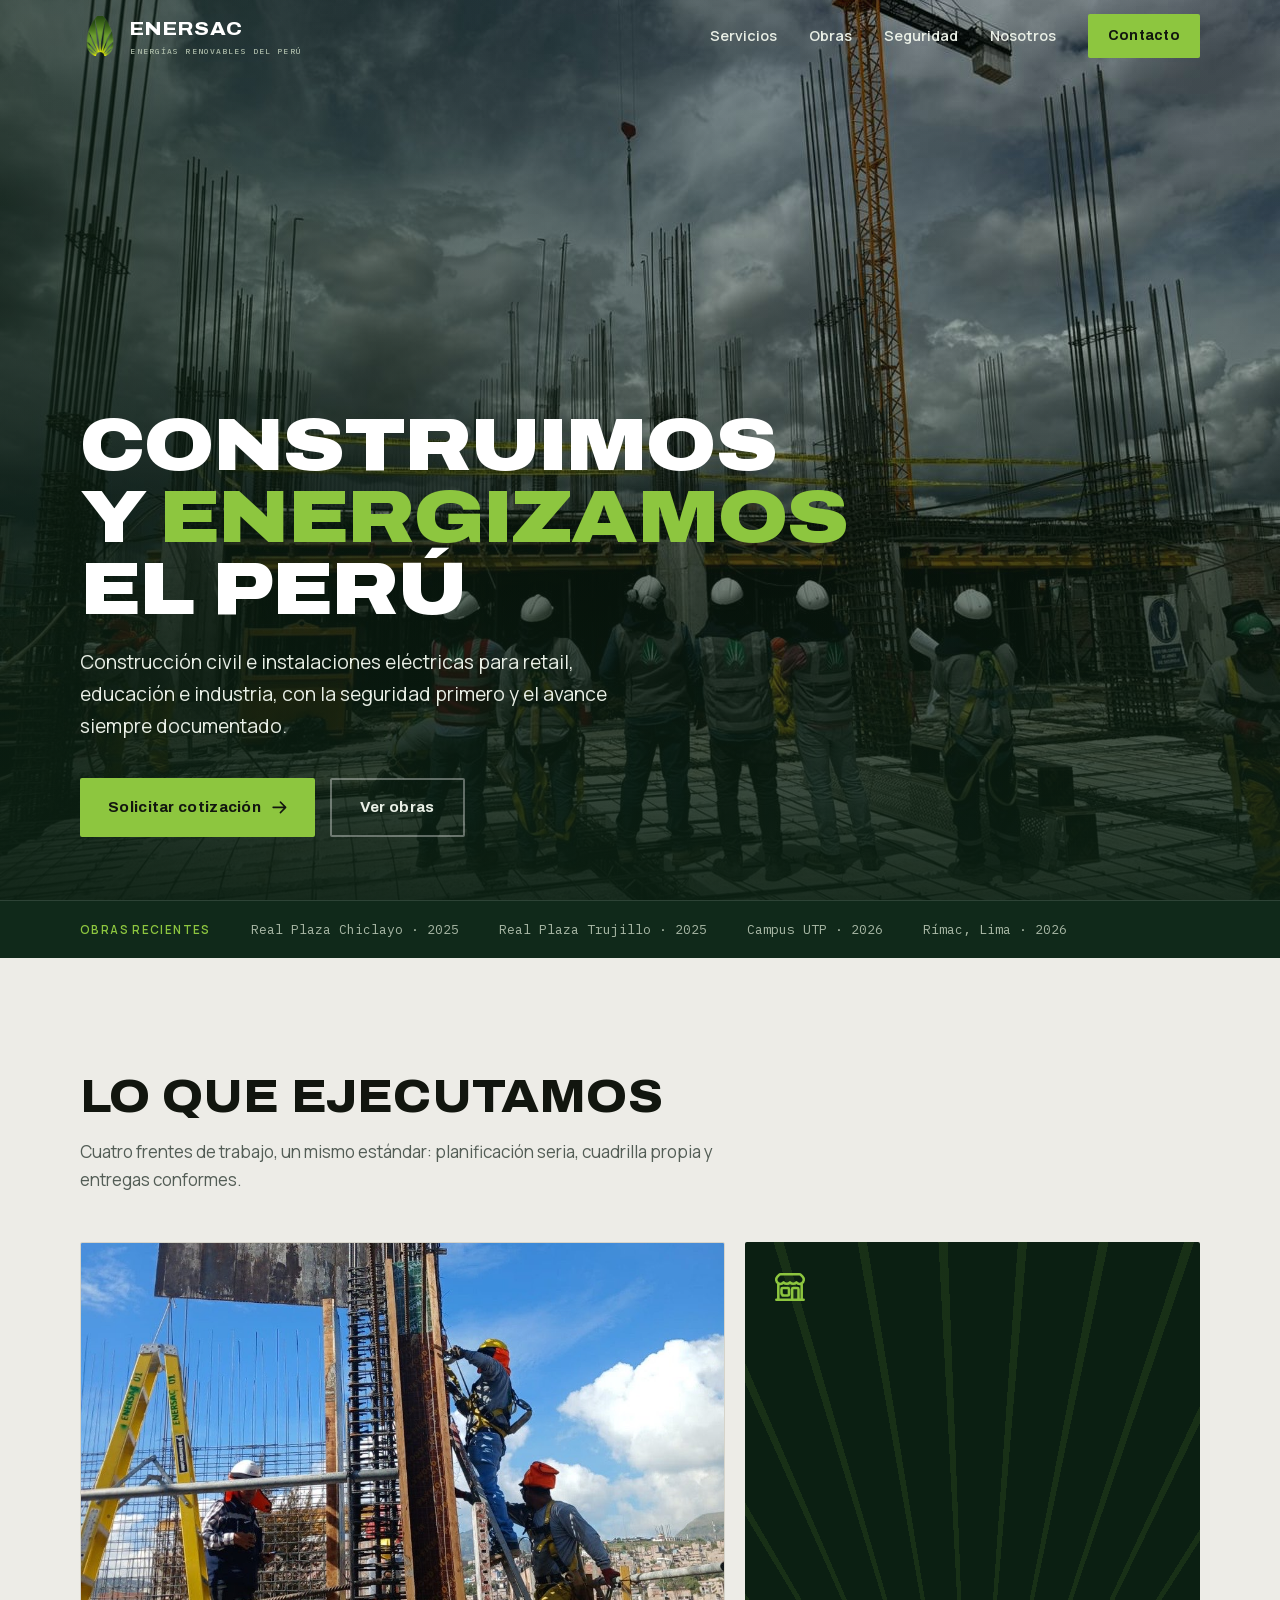
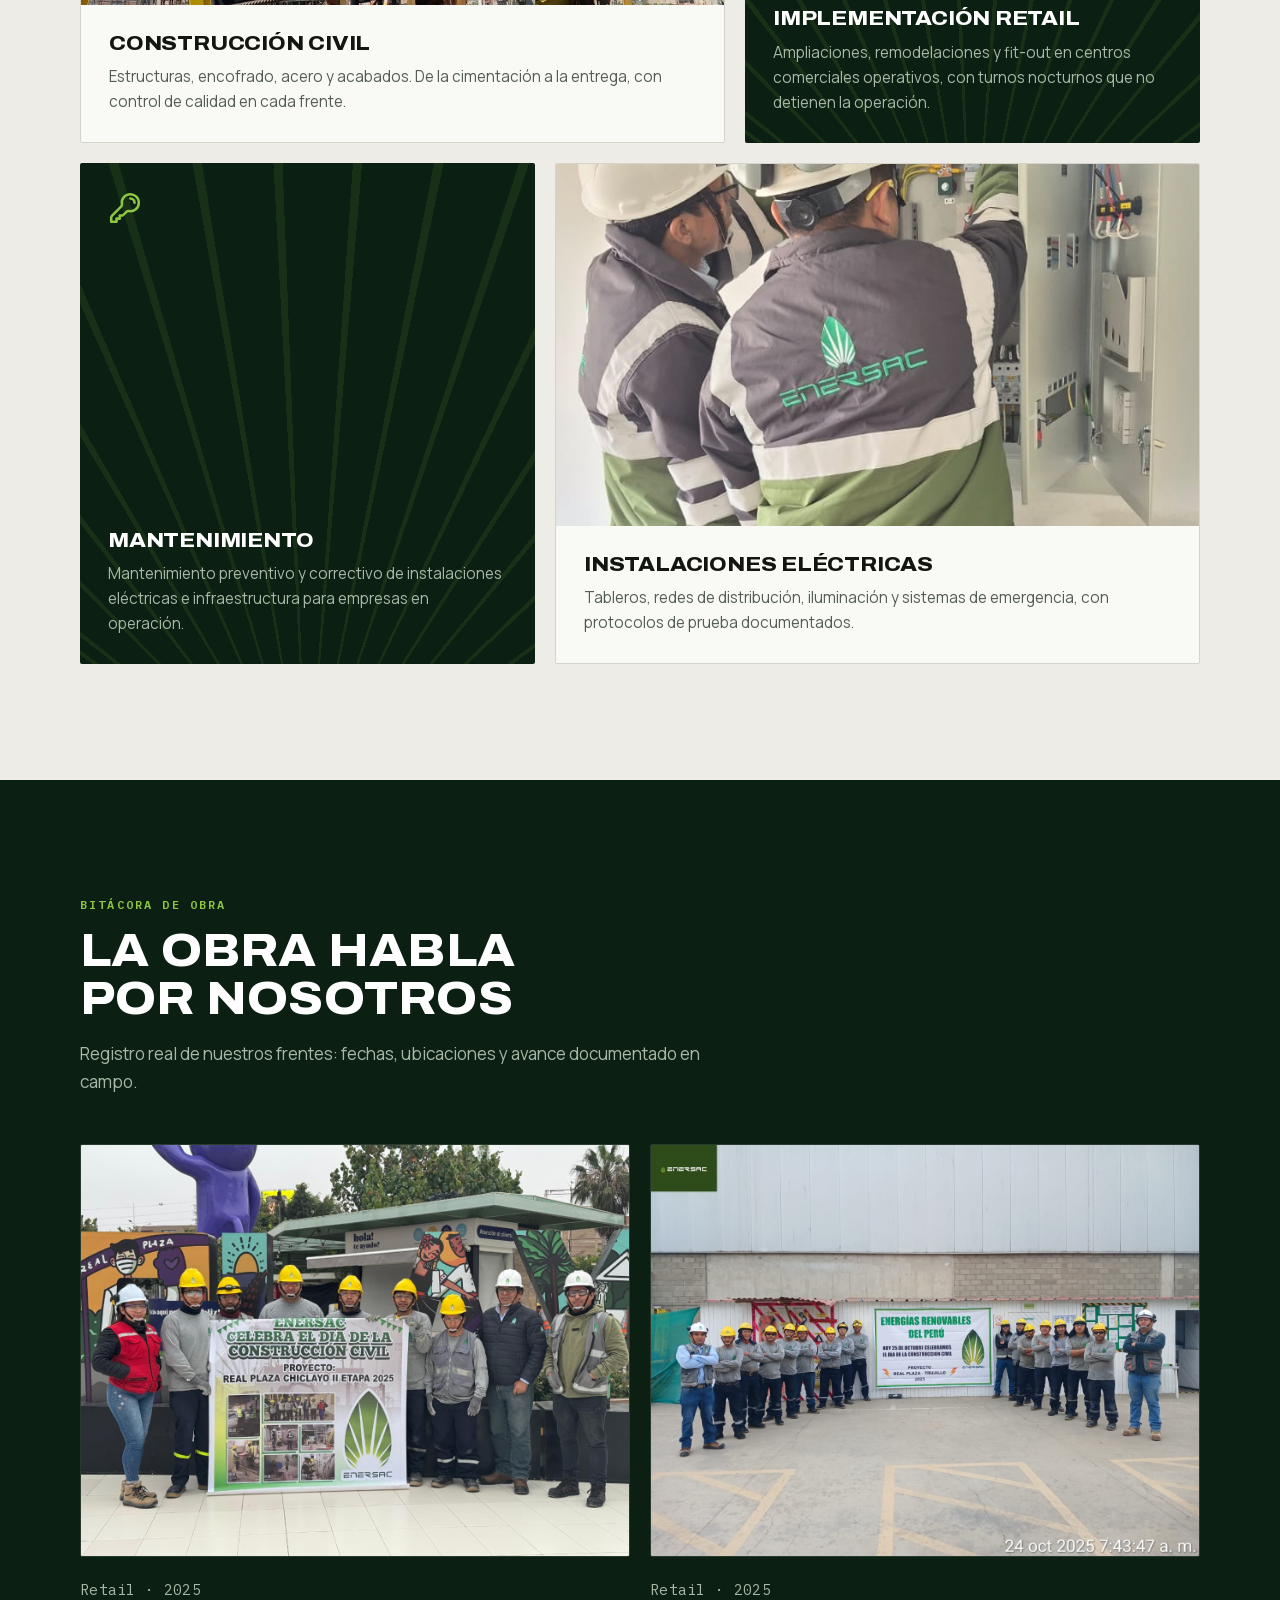
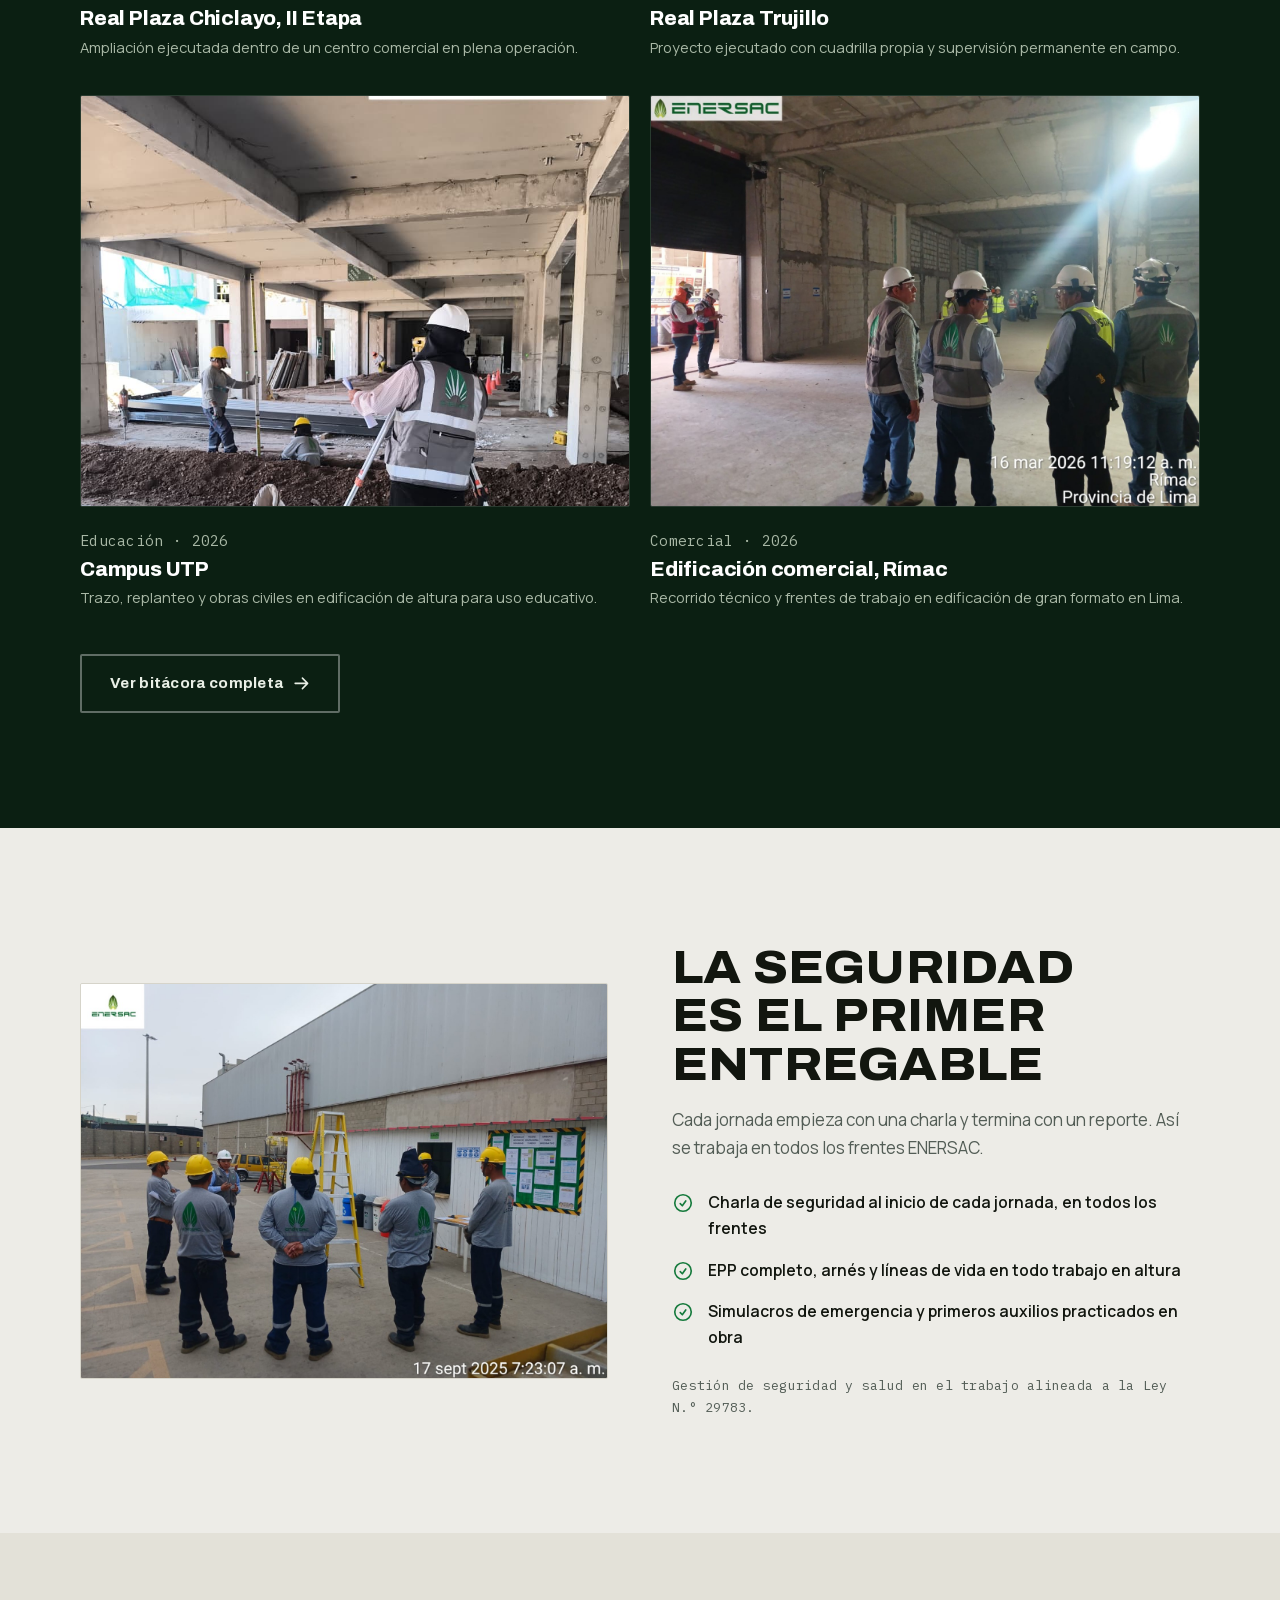
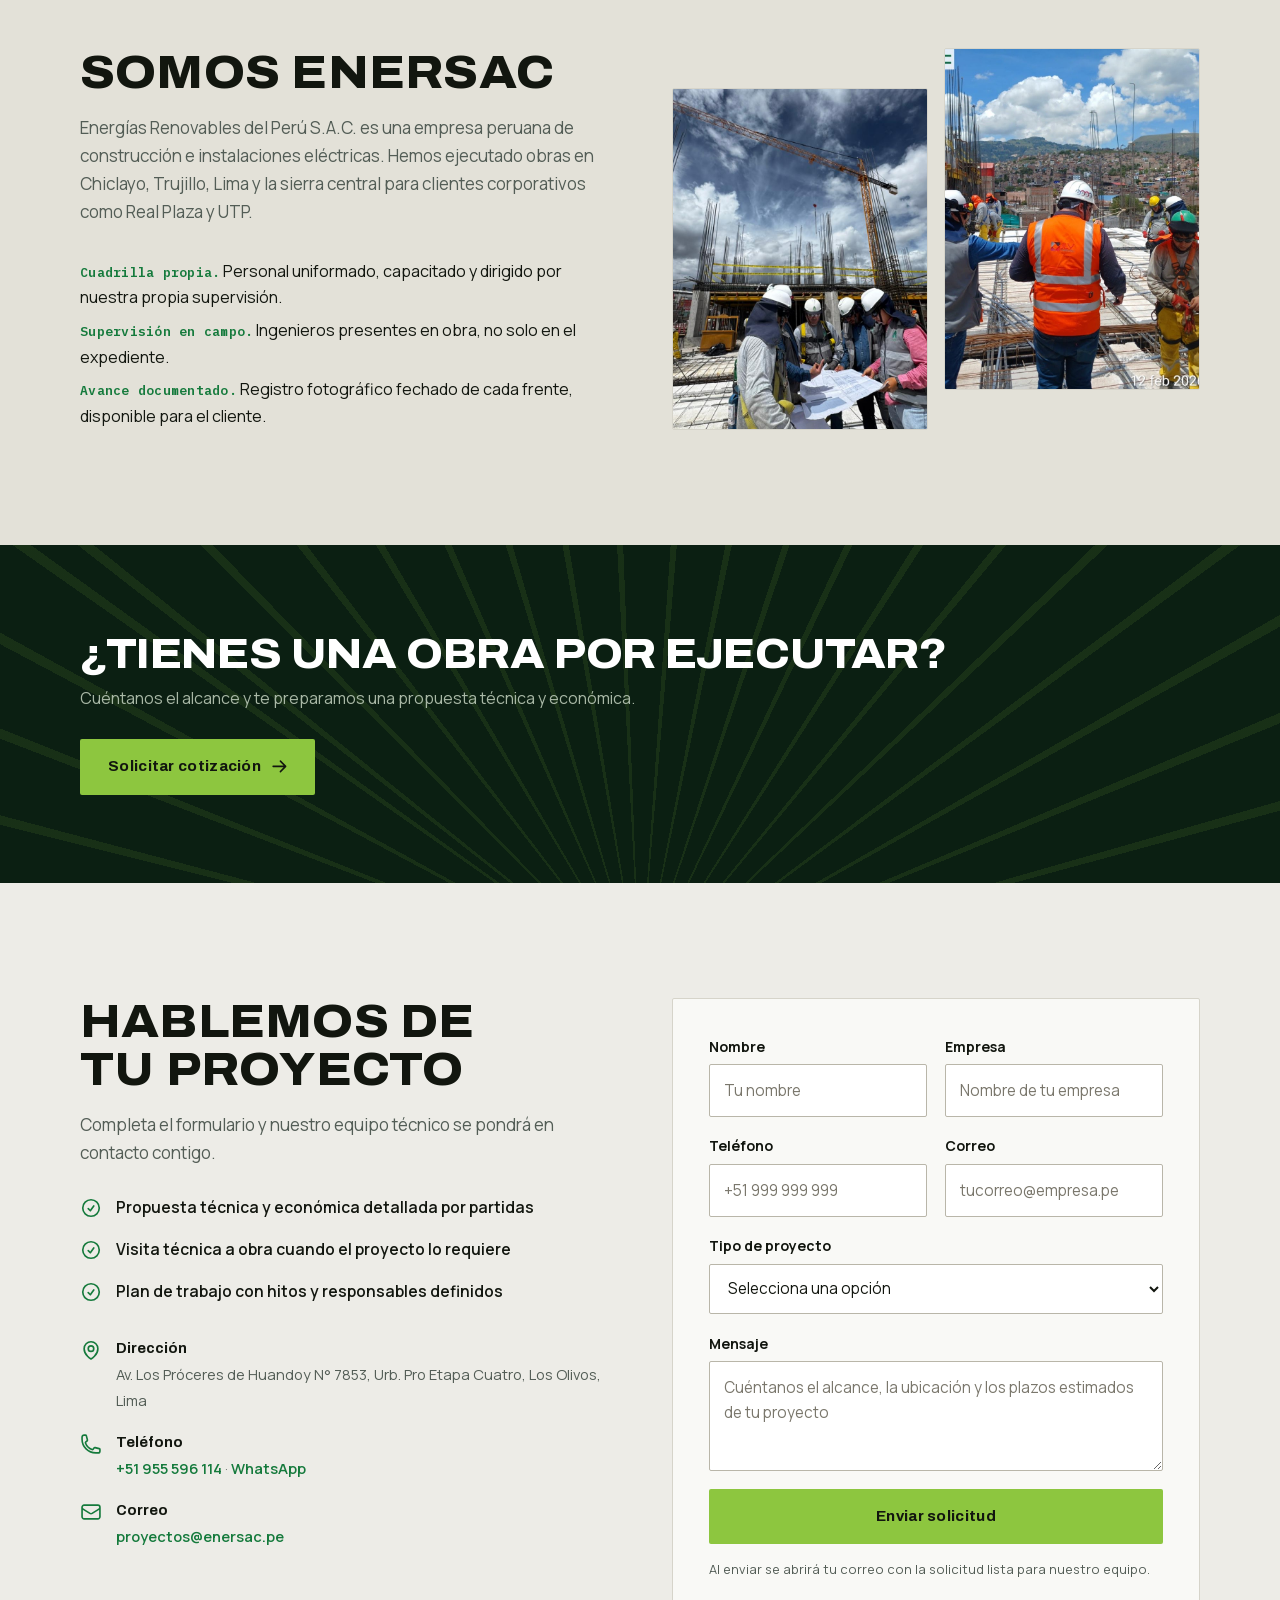
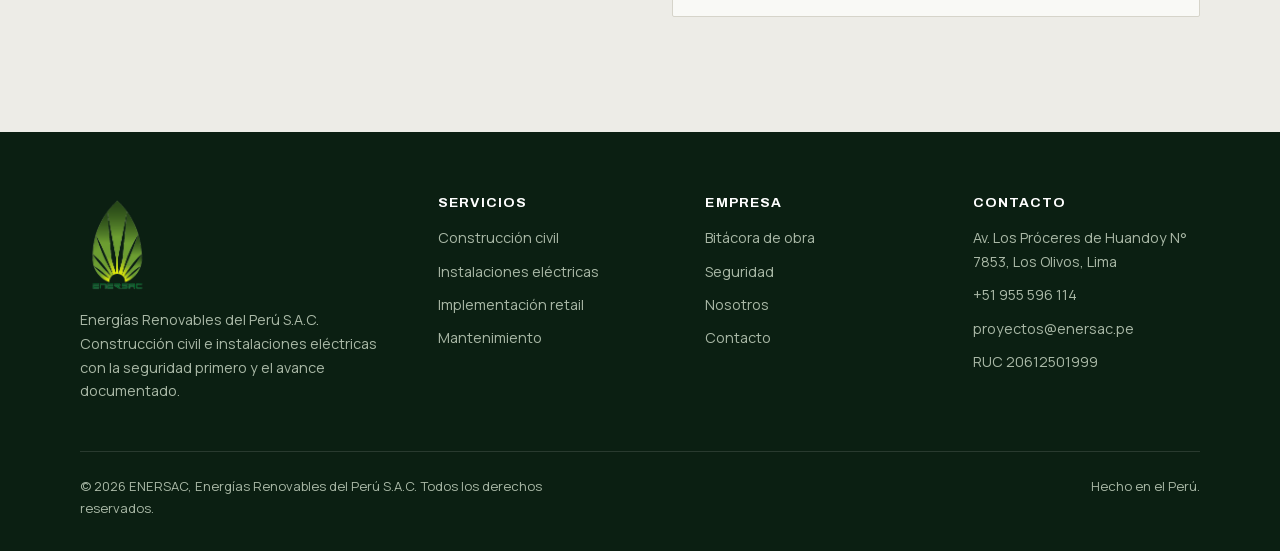
==== index.html @ a5043edb "Sitio ENERSAC v2: home rediseñada + bitácora de obra con fotos reales Design system Obra Verde (verd" ====
<!DOCTYPE html>
<html lang="es-PE">
<head>
  <meta charset="UTF-8">
  <meta name="viewport" content="width=device-width, initial-scale=1.0">
  <title>ENERSAC | Construcción civil e instalaciones eléctricas en Perú</title>
  <meta name="description" content="ENERSAC (Energías Renovables del Perú S.A.C.) ejecuta construcción civil e instalaciones eléctricas para retail, educación e industria en todo el Perú. Obras para Real Plaza y UTP. Solicita tu cotización.">
  <link rel="icon" type="image/png" href="favicon.png">
  <link rel="preload" href="fonts/archivo-var.woff2" as="font" type="font/woff2" crossorigin>
  <link rel="preload" href="fonts/manrope-var.woff2" as="font" type="font/woff2" crossorigin>
  <link rel="stylesheet" href="css/styles.css">

  <!-- Open Graph -->
  <meta property="og:type" content="website">
  <meta property="og:title" content="ENERSAC | Construcción civil e instalaciones eléctricas en Perú">
  <meta property="og:description" content="Obras para Real Plaza, UTP y clientes corporativos en todo el Perú. Construcción civil, instalaciones eléctricas y mantenimiento con la seguridad primero.">
  <meta property="og:url" content="https://enersac.vercel.app/">
  <meta property="og:image" content="https://enersac.vercel.app/img/og-image.jpg">
  <meta property="og:locale" content="es_PE">

  <script type="application/ld+json">
  {
    "@context": "https://schema.org",
    "@type": "GeneralContractor",
    "name": "ENERSAC",
    "legalName": "Energías Renovables del Perú S.A.C.",
    "url": "https://enersac.vercel.app/",
    "logo": "https://enersac.vercel.app/logo.png",
    "image": "https://enersac.vercel.app/img/og-image.jpg",
    "description": "Construcción civil e instalaciones eléctricas para retail, educación e industria en el Perú.",
    "telephone": "+51955596114",
    "email": "proyectos@enersac.pe",
    "taxID": "20612501999",
    "address": {
      "@type": "PostalAddress",
      "streetAddress": "Av. Los Próceres de Huandoy N° 7853, Urb. Pro Etapa Cuatro",
      "addressLocality": "Los Olivos, Lima",
      "addressCountry": "PE"
    },
    "areaServed": { "@type": "Country", "name": "Perú" }
  }
  </script>
</head>
<body>
  <a class="skip-link" href="#contenido">Ir al contenido</a>

  <!-- Sentinela para el cambio de estado de la navegación (sin listener de scroll) -->
  <div id="nav-sentinela" aria-hidden="true"></div>

  <header id="nav" class="nav nav--oscura">
    <div class="contenedor">
      <div class="nav__fila">
        <a href="#" class="nav__marca" aria-label="ENERSAC, inicio">
          <img src="favicon.png" alt="" class="nav__isotipo" width="40" height="40">
          <span class="nav__nombre">ENERSAC<small>Energías Renovables del Perú</small></span>
        </a>

        <nav class="nav__links" aria-label="Navegación principal">
          <a href="#servicios" class="nav__link">Servicios</a>
          <a href="#obras" class="nav__link">Obras</a>
          <a href="#seguridad" class="nav__link">Seguridad</a>
          <a href="#nosotros" class="nav__link">Nosotros</a>
          <a href="#contacto" class="btn btn--primario nav__cta">Contacto</a>
        </nav>

        <button id="nav-toggle" class="nav__toggle" aria-expanded="false" aria-controls="nav-movil" aria-label="Abrir menú de navegación">
          <svg id="icono-abrir" fill="none" viewBox="0 0 24 24" stroke-width="2.2" stroke="currentColor" aria-hidden="true">
            <path stroke-linecap="round" stroke-linejoin="round" d="M3.75 6.75h16.5M3.75 12h16.5m-16.5 5.25h16.5"/>
          </svg>
          <svg id="icono-cerrar" style="display:none" fill="none" viewBox="0 0 24 24" stroke-width="2.2" stroke="currentColor" aria-hidden="true">
            <path stroke-linecap="round" stroke-linejoin="round" d="M6 18L18 6M6 6l12 12"/>
          </svg>
        </button>
      </div>
    </div>
    <div id="nav-movil" class="nav__movil">
      <a href="#servicios">Servicios</a>
      <a href="#obras">Obras</a>
      <a href="#seguridad">Seguridad</a>
      <a href="#nosotros">Nosotros</a>
      <a href="#contacto">Contacto</a>
    </div>
  </header>

  <main id="contenido">

    <!-- ================= HÉROE ================= -->
    <section class="heroe">
      <img class="heroe__foto" src="img/hero-obra.jpg" width="1280" height="960" fetchpriority="high"
           alt="Cuadrilla de ENERSAC con equipos de protección observando el izaje en una obra de edificación con grúa torre">
      <div class="heroe__velo" aria-hidden="true"></div>
      <div class="contenedor heroe__contenido">
        <h1 class="revelar">Construimos y <span class="acento">energizamos</span> el Perú</h1>
        <p class="heroe__bajada revelar" style="--retraso:.1s">
          Construcción civil e instalaciones eléctricas para retail, educación e industria, con la seguridad primero y el avance siempre documentado.
        </p>
        <div class="heroe__acciones revelar" style="--retraso:.2s">
          <a href="#contacto" class="btn btn--primario">
            Solicitar cotización
            <svg fill="none" viewBox="0 0 24 24" stroke-width="2.2" stroke="currentColor" aria-hidden="true"><path stroke-linecap="round" stroke-linejoin="round" d="M13.5 4.5L21 12m0 0l-7.5 7.5M21 12H3"/></svg>
          </a>
          <a href="#obras" class="btn btn--contorno">Ver obras</a>
        </div>
      </div>
    </section>

    <!-- ================= FRANJA BITÁCORA ================= -->
    <section class="franja" aria-label="Obras recientes">
      <div class="contenedor franja__fila">
        <span class="franja__titulo">Obras recientes</span>
        <span class="franja__item">Real Plaza Chiclayo · 2025</span>
        <span class="franja__item">Real Plaza Trujillo · 2025</span>
        <span class="franja__item">Campus UTP · 2026</span>
        <span class="franja__item">Rímac, Lima · 2026</span>
      </div>
    </section>

    <!-- ================= SERVICIOS ================= -->
    <section id="servicios" class="seccion servicios">
      <div class="contenedor">
        <div class="revelar">
          <h2 class="titulo-seccion">Lo que ejecutamos</h2>
          <p class="intro-seccion">Cuatro frentes de trabajo, un mismo estándar: planificación seria, cuadrilla propia y entregas conformes.</p>
        </div>

        <div class="servicios__grilla">
          <article class="servicio servicio--foto revelar">
            <figure>
              <img src="img/servicio-construccion.jpg" width="1050" height="1400" loading="lazy" decoding="async"
                   alt="Operarios de ENERSAC con arnés encofrando una columna de concreto armado en altura">
            </figure>
            <div class="servicio__cuerpo">
              <h3>Construcción civil</h3>
              <p>Estructuras, encofrado, acero y acabados. De la cimentación a la entrega, con control de calidad en cada frente.</p>
            </div>
          </article>

          <article class="servicio servicio--panel revelar" style="--retraso:.08s">
            <svg fill="none" viewBox="0 0 24 24" stroke-width="1.8" stroke="currentColor" aria-hidden="true"><path stroke-linecap="round" stroke-linejoin="round" d="M13.5 21v-7.5a.75.75 0 01.75-.75h3a.75.75 0 01.75.75V21m-4.5 0H2.36m11.14 0H18m0 0h3.64m-1.39 0V9.349m-16.5 11.65V9.35m0 0a3.001 3.001 0 003.75-.615A2.993 2.993 0 009.75 9.75c.896 0 1.7-.393 2.25-1.016a2.993 2.993 0 002.25 1.016c.896 0 1.7-.393 2.25-1.016a3.001 3.001 0 003.75.614m-16.5 0a3.004 3.004 0 01-.621-4.72L4.318 3.44A1.5 1.5 0 015.378 3h13.243a1.5 1.5 0 011.06.44l1.19 1.189a3 3 0 01-.621 4.72m-13.5 8.65h3.75a.75.75 0 00.75-.75V13.5a.75.75 0 00-.75-.75H6.75a.75.75 0 00-.75.75v3.15c0 .415.336.75.75.75z"/></svg>
            <h3>Implementación retail</h3>
            <p>Ampliaciones, remodelaciones y fit-out en centros comerciales operativos, con turnos nocturnos que no detienen la operación.</p>
          </article>

          <article class="servicio servicio--panel revelar">
            <svg fill="none" viewBox="0 0 24 24" stroke-width="1.8" stroke="currentColor" aria-hidden="true"><path stroke-linecap="round" stroke-linejoin="round" d="M15.75 5.25a3 3 0 013 3m3 0a6 6 0 01-7.029 5.912c-.563-.097-1.159.026-1.563.43L10.5 17.25H8.25v2.25H6v2.25H2.25v-2.818c0-.597.237-1.17.659-1.591l6.499-6.499c.404-.404.527-1 .43-1.563A6 6 0 1121.75 8.25z"/></svg>
            <h3>Mantenimiento</h3>
            <p>Mantenimiento preventivo y correctivo de instalaciones eléctricas e infraestructura para empresas en operación.</p>
          </article>

          <article class="servicio servicio--foto revelar" style="--retraso:.08s">
            <figure>
              <img src="img/servicio-electrico.jpg" width="739" height="1600" loading="lazy" decoding="async" style="object-position: center 35%"
                   alt="Técnicos electricistas de ENERSAC verificando un tablero de distribución eléctrica">
            </figure>
            <div class="servicio__cuerpo">
              <h3>Instalaciones eléctricas</h3>
              <p>Tableros, redes de distribución, iluminación y sistemas de emergencia, con protocolos de prueba documentados.</p>
            </div>
          </article>
        </div>
      </div>
    </section>

    <!-- ================= OBRAS ================= -->
    <section id="obras" class="seccion obras">
      <div class="contenedor">
        <div class="obras__cabecera revelar">
          <p class="eyebrow">Bitácora de obra</p>
          <h2 class="titulo-seccion">La obra habla por nosotros</h2>
          <p class="intro-seccion">Registro real de nuestros frentes: fechas, ubicaciones y avance documentado en campo.</p>
        </div>

        <div class="obras__grilla">
          <article class="obra revelar">
            <figure>
              <img src="img/obra-chiclayo.jpg" width="1280" height="960" loading="lazy" decoding="async"
                   alt="Equipo de ENERSAC celebrando el Día de la Construcción Civil en la obra Real Plaza Chiclayo II Etapa">
            </figure>
            <div class="obra__pie">
              <p class="mono obra__meta">Retail · 2025</p>
              <h3>Real Plaza Chiclayo, II Etapa</h3>
              <p>Ampliación ejecutada dentro de un centro comercial en plena operación.</p>
            </div>
          </article>

          <article class="obra revelar" style="--retraso:.08s">
            <figure>
              <img src="img/obra-trujillo.jpg" width="1400" height="1050" loading="lazy" decoding="async"
                   alt="Cuadrilla de ENERSAC en el frente de obra del proyecto Real Plaza Trujillo">
            </figure>
            <div class="obra__pie">
              <p class="mono obra__meta">Retail · 2025</p>
              <h3>Real Plaza Trujillo</h3>
              <p>Proyecto ejecutado con cuadrilla propia y supervisión permanente en campo.</p>
            </div>
          </article>

          <article class="obra obra--alta revelar">
            <figure>
              <img src="img/obra-utp.jpg" width="960" height="1280" loading="lazy" decoding="async"
                   alt="Topógrafo de ENERSAC realizando trazo y replanteo en un edificio del campus UTP">
            </figure>
            <div class="obra__pie">
              <p class="mono obra__meta">Educación · 2026</p>
              <h3>Campus UTP</h3>
              <p>Trazo, replanteo y obras civiles en edificación de altura para uso educativo.</p>
            </div>
          </article>

          <article class="obra revelar" style="--retraso:.08s">
            <figure>
              <img src="img/obra-rimac.jpg" width="1400" height="1050" loading="lazy" decoding="async"
                   alt="Ingenieros de ENERSAC en recorrido técnico dentro de una edificación comercial en Rímac, Lima">
            </figure>
            <div class="obra__pie">
              <p class="mono obra__meta">Comercial · 2026</p>
              <h3>Edificación comercial, Rímac</h3>
              <p>Recorrido técnico y frentes de trabajo en edificación de gran formato en Lima.</p>
            </div>
          </article>
        </div>

        <div class="obras__mas revelar">
          <a href="obras.html" class="btn btn--contorno">
            Ver bitácora completa
            <svg fill="none" viewBox="0 0 24 24" stroke-width="2.2" stroke="currentColor" aria-hidden="true"><path stroke-linecap="round" stroke-linejoin="round" d="M13.5 4.5L21 12m0 0l-7.5 7.5M21 12H3"/></svg>
          </a>
        </div>
      </div>
    </section>

    <!-- ================= SEGURIDAD ================= -->
    <section id="seguridad" class="seccion seguridad">
      <div class="contenedor dividido">
        <div class="dividido__media revelar">
          <img src="img/sst-charla.jpg" width="1400" height="1050" loading="lazy" decoding="async"
               alt="Charla de seguridad de inicio de jornada con el equipo de ENERSAC frente al panel informativo de SST">
        </div>
        <div class="revelar" style="--retraso:.1s">
          <h2 class="titulo-seccion">La seguridad es el primer entregable</h2>
          <p class="intro-seccion">Cada jornada empieza con una charla y termina con un reporte. Así se trabaja en todos los frentes ENERSAC.</p>
          <ul class="lista-check">
            <li>
              <svg fill="none" viewBox="0 0 24 24" stroke-width="1.8" stroke="currentColor" aria-hidden="true"><path stroke-linecap="round" stroke-linejoin="round" d="M9 12.75L11.25 15 15 9.75M21 12a9 9 0 11-18 0 9 9 0 0118 0z"/></svg>
              <span>Charla de seguridad al inicio de cada jornada, en todos los frentes</span>
            </li>
            <li>
              <svg fill="none" viewBox="0 0 24 24" stroke-width="1.8" stroke="currentColor" aria-hidden="true"><path stroke-linecap="round" stroke-linejoin="round" d="M9 12.75L11.25 15 15 9.75M21 12a9 9 0 11-18 0 9 9 0 0118 0z"/></svg>
              <span>EPP completo, arnés y líneas de vida en todo trabajo en altura</span>
            </li>
            <li>
              <svg fill="none" viewBox="0 0 24 24" stroke-width="1.8" stroke="currentColor" aria-hidden="true"><path stroke-linecap="round" stroke-linejoin="round" d="M9 12.75L11.25 15 15 9.75M21 12a9 9 0 11-18 0 9 9 0 0118 0z"/></svg>
              <span>Simulacros de emergencia y primeros auxilios practicados en obra</span>
            </li>
          </ul>
          <p class="mono nota-legal">Gestión de seguridad y salud en el trabajo alineada a la Ley N.° 29783.</p>
        </div>
      </div>
    </section>

    <!-- ================= NOSOTROS ================= -->
    <section id="nosotros" class="seccion nosotros">
      <div class="contenedor dividido dividido--invertido">
        <div class="dividido__media nosotros__fotos revelar">
          <figure>
            <img src="img/nosotros-planos.jpg" width="1280" height="960" loading="lazy" decoding="async"
                 alt="Ingenieros y supervisores de ENERSAC revisando planos estructurales al pie de la grúa torre">
          </figure>
          <figure>
            <img src="img/nosotros-sierra.jpg" width="1400" height="1050" loading="lazy" decoding="async"
                 alt="Supervisión de ENERSAC en losa de edificio en construcción con la sierra peruana de fondo">
          </figure>
        </div>
        <div class="revelar" style="--retraso:.1s">
          <h2 class="titulo-seccion">Somos ENERSAC</h2>
          <p class="intro-seccion">
            Energías Renovables del Perú S.A.C. es una empresa peruana de construcción e instalaciones eléctricas.
            Hemos ejecutado obras en Chiclayo, Trujillo, Lima y la sierra central para clientes corporativos como Real Plaza y UTP.
          </p>
          <div class="valores">
            <p><span class="mono">Cuadrilla propia.</span> Personal uniformado, capacitado y dirigido por nuestra propia supervisión.</p>
            <p><span class="mono">Supervisión en campo.</span> Ingenieros presentes en obra, no solo en el expediente.</p>
            <p><span class="mono">Avance documentado.</span> Registro fotográfico fechado de cada frente, disponible para el cliente.</p>
          </div>
        </div>
      </div>
    </section>

    <!-- ================= BANDA CTA ================= -->
    <section class="banda">
      <div class="contenedor banda__fila">
        <div class="revelar">
          <h2>¿Tienes una obra por ejecutar?</h2>
          <p>Cuéntanos el alcance y te preparamos una propuesta técnica y económica.</p>
        </div>
        <a href="#contacto" class="btn btn--primario revelar" style="--retraso:.1s">
          Solicitar cotización
          <svg fill="none" viewBox="0 0 24 24" stroke-width="2.2" stroke="currentColor" aria-hidden="true"><path stroke-linecap="round" stroke-linejoin="round" d="M13.5 4.5L21 12m0 0l-7.5 7.5M21 12H3"/></svg>
        </a>
      </div>
    </section>

    <!-- ================= CONTACTO ================= -->
    <section id="contacto" class="seccion contacto">
      <div class="contenedor dividido">
        <div class="revelar">
          <h2 class="titulo-seccion">Hablemos de tu proyecto</h2>
          <p class="intro-seccion">Completa el formulario y nuestro equipo técnico se pondrá en contacto contigo.</p>

          <ul class="lista-check" aria-label="Qué incluye tu cotización">
            <li>
              <svg fill="none" viewBox="0 0 24 24" stroke-width="1.8" stroke="currentColor" aria-hidden="true"><path stroke-linecap="round" stroke-linejoin="round" d="M9 12.75L11.25 15 15 9.75M21 12a9 9 0 11-18 0 9 9 0 0118 0z"/></svg>
              <span>Propuesta técnica y económica detallada por partidas</span>
            </li>
            <li>
              <svg fill="none" viewBox="0 0 24 24" stroke-width="1.8" stroke="currentColor" aria-hidden="true"><path stroke-linecap="round" stroke-linejoin="round" d="M9 12.75L11.25 15 15 9.75M21 12a9 9 0 11-18 0 9 9 0 0118 0z"/></svg>
              <span>Visita técnica a obra cuando el proyecto lo requiere</span>
            </li>
            <li>
              <svg fill="none" viewBox="0 0 24 24" stroke-width="1.8" stroke="currentColor" aria-hidden="true"><path stroke-linecap="round" stroke-linejoin="round" d="M9 12.75L11.25 15 15 9.75M21 12a9 9 0 11-18 0 9 9 0 0118 0z"/></svg>
              <span>Plan de trabajo con hitos y responsables definidos</span>
            </li>
          </ul>

          <div class="contacto__datos">
            <div class="contacto__dato">
              <svg fill="none" viewBox="0 0 24 24" stroke-width="1.8" stroke="currentColor" aria-hidden="true">
                <path stroke-linecap="round" stroke-linejoin="round" d="M15 10.5a3 3 0 11-6 0 3 3 0 016 0z"/>
                <path stroke-linecap="round" stroke-linejoin="round" d="M19.5 10.5c0 7.142-7.5 11.25-7.5 11.25S4.5 17.642 4.5 10.5a7.5 7.5 0 1115 0z"/>
              </svg>
              <div>
                <strong>Dirección</strong>
                <span>Av. Los Próceres de Huandoy N° 7853, Urb. Pro Etapa Cuatro, Los Olivos, Lima</span>
              </div>
            </div>
            <div class="contacto__dato">
              <svg fill="none" viewBox="0 0 24 24" stroke-width="1.8" stroke="currentColor" aria-hidden="true">
                <path stroke-linecap="round" stroke-linejoin="round" d="M2.25 6.75c0 8.284 6.716 15 15 15h2.25a2.25 2.25 0 002.25-2.25v-1.372c0-.516-.351-.966-.852-1.091l-4.423-1.106c-.44-.11-.902.055-1.173.417l-.97 1.293c-.282.376-.769.542-1.21.38a12.035 12.035 0 01-7.143-7.143c-.162-.441.004-.928.38-1.21l1.293-.97c.363-.271.527-.734.417-1.173L6.963 3.102a1.125 1.125 0 00-1.091-.852H4.5A2.25 2.25 0 002.25 4.5v2.25z"/>
              </svg>
              <div>
                <strong>Teléfono</strong>
                <span><a href="tel:+51955596114">+51 955 596 114</a> · <a href="https://wa.me/51955596114" target="_blank" rel="noopener">WhatsApp</a></span>
              </div>
            </div>
            <div class="contacto__dato">
              <svg fill="none" viewBox="0 0 24 24" stroke-width="1.8" stroke="currentColor" aria-hidden="true">
                <path stroke-linecap="round" stroke-linejoin="round" d="M21.75 6.75v10.5a2.25 2.25 0 01-2.25 2.25h-15a2.25 2.25 0 01-2.25-2.25V6.75m19.5 0A2.25 2.25 0 0019.5 4.5h-15a2.25 2.25 0 00-2.25 2.25m19.5 0v.243a2.25 2.25 0 01-1.07 1.916l-7.5 4.615a2.25 2.25 0 01-2.36 0L3.32 8.91a2.25 2.25 0 01-1.07-1.916V6.75"/>
              </svg>
              <div>
                <strong>Correo</strong>
                <span><a href="mailto:proyectos@enersac.pe">proyectos@enersac.pe</a></span>
              </div>
            </div>
          </div>
        </div>

        <form id="form-cotizacion" class="formulario revelar" style="--retraso:.1s">
          <div class="formulario__fila formulario__fila--doble">
            <div class="campo">
              <label for="nombre">Nombre</label>
              <input type="text" id="nombre" name="nombre" required autocomplete="name" placeholder="Tu nombre">
            </div>
            <div class="campo">
              <label for="empresa">Empresa</label>
              <input type="text" id="empresa" name="empresa" autocomplete="organization" placeholder="Nombre de tu empresa">
            </div>
          </div>
          <div class="formulario__fila formulario__fila--doble">
            <div class="campo">
              <label for="telefono">Teléfono</label>
              <input type="tel" id="telefono" name="telefono" required autocomplete="tel" placeholder="+51 999 999 999">
            </div>
            <div class="campo">
              <label for="email">Correo</label>
              <input type="email" id="email" name="email" required autocomplete="email" placeholder="tucorreo@empresa.pe">
            </div>
          </div>
          <div class="campo">
            <label for="servicio">Tipo de proyecto</label>
            <select id="servicio" name="servicio" required>
              <option value="" selected disabled>Selecciona una opción</option>
              <option>Construcción civil</option>
              <option>Instalaciones eléctricas</option>
              <option>Implementación retail</option>
              <option>Mantenimiento</option>
              <option>Otro</option>
            </select>
          </div>
          <div class="campo">
            <label for="mensaje">Mensaje</label>
            <textarea id="mensaje" name="mensaje" required placeholder="Cuéntanos el alcance, la ubicación y los plazos estimados de tu proyecto"></textarea>
          </div>
          <button type="submit" class="btn btn--primario btn--bloque">Enviar solicitud</button>
          <p class="formulario__nota">Al enviar se abrirá tu correo con la solicitud lista para nuestro equipo.</p>
        </form>
      </div>
    </section>
  </main>

  <!-- ================= PIE ================= -->
  <footer class="pie">
    <div class="contenedor">
      <div class="pie__grilla">
        <div>
          <img src="logo.png" alt="Logo de ENERSAC, Energías Renovables del Perú" class="pie__logo" width="74" height="96" loading="lazy">
          <p class="pie__desc">Energías Renovables del Perú S.A.C. Construcción civil e instalaciones eléctricas con la seguridad primero y el avance documentado.</p>
        </div>
        <div>
          <h4>Servicios</h4>
          <ul>
            <li><a href="#servicios">Construcción civil</a></li>
            <li><a href="#servicios">Instalaciones eléctricas</a></li>
            <li><a href="#servicios">Implementación retail</a></li>
            <li><a href="#servicios">Mantenimiento</a></li>
          </ul>
        </div>
        <div>
          <h4>Empresa</h4>
          <ul>
            <li><a href="obras.html">Bitácora de obra</a></li>
            <li><a href="#seguridad">Seguridad</a></li>
            <li><a href="#nosotros">Nosotros</a></li>
            <li><a href="#contacto">Contacto</a></li>
          </ul>
        </div>
        <div>
          <h4>Contacto</h4>
          <ul>
            <li>Av. Los Próceres de Huandoy N° 7853, Los Olivos, Lima</li>
            <li><a href="tel:+51955596114">+51 955 596 114</a></li>
            <li><a href="mailto:proyectos@enersac.pe">proyectos@enersac.pe</a></li>
            <li>RUC 20612501999</li>
          </ul>
        </div>
      </div>
      <div class="pie__legal">
        <p>&copy; <span id="anio">2026</span> ENERSAC, Energías Renovables del Perú S.A.C. Todos los derechos reservados.</p>
        <p>Hecho en el Perú.</p>
      </div>
    </div>
  </footer>

  <script src="js/main.js" defer></script>
</body>
</html>
---- css/styles.css ----
/* ============================================================
   ENERSAC — Energías Renovables del Perú S.A.C.
   Sistema de diseño "Obra Verde" v1.0
   Tokens · componentes · secciones. Sin frameworks.
   ============================================================ */

/* ---------- Fuentes (self-hosted, subset latin) ---------- */
@font-face {
  font-family: 'Archivo';
  src: url('../fonts/archivo-var.woff2') format('woff2');
  font-weight: 100 900;
  font-stretch: 62% 125%;
  font-style: normal;
  font-display: swap;
}
@font-face {
  font-family: 'Manrope';
  src: url('../fonts/manrope-var.woff2') format('woff2');
  font-weight: 200 800;
  font-style: normal;
  font-display: swap;
}
@font-face {
  font-family: 'IBM Plex Mono';
  src: url('../fonts/plexmono-400.woff2') format('woff2');
  font-weight: 400;
  font-style: normal;
  font-display: swap;
}
@font-face {
  font-family: 'IBM Plex Mono';
  src: url('../fonts/plexmono-500.woff2') format('woff2');
  font-weight: 500;
  font-style: normal;
  font-display: swap;
}
@font-face {
  font-family: 'IBM Plex Mono';
  src: url('../fonts/plexmono-600.woff2') format('woff2');
  font-weight: 600;
  font-style: normal;
  font-display: swap;
}

/* ---------- Tokens ---------- */
:root {
  /* Color — un solo acento (lima), derivado del logo */
  --verde-selva: #0B1F12;
  --verde-selva-2: #10291A;
  --verde-enersac: #157A3C;
  --lima: #8DC63F;
  --lima-hover: #9ED455;
  --lima-press: #7CB332;
  --concreto: #EDECE7;
  --concreto-2: #E3E1D8;
  --blanco: #F9F9F6;
  --tinta: #12160F;
  --piedra: #535D56;
  --linea: #D6D4CA;
  --linea-dark: rgba(255, 255, 255, 0.12);
  --texto-dark: #E9EFE6;
  --texto-dark-2: #A9B8A6;

  /* Tipografía */
  --f-display: 'Archivo', system-ui, sans-serif;
  --f-body: 'Manrope', system-ui, sans-serif;
  --f-mono: 'IBM Plex Mono', ui-monospace, monospace;

  /* Forma: sistema de esquinas casi rectas (ingeniería) */
  --radio: 2px;

  /* Ritmo */
  --seccion-y: clamp(4.5rem, 9vw, 8rem);
  --contenedor: 1200px;

  /* Capas */
  --z-nav: 50;
  --z-toast: 60;

  /* Motivo de rayos del logo (abanico desde abajo, CSS puro) */
  --rayos: repeating-conic-gradient(
    from -52deg at 50% 130%,
    rgba(141, 198, 63, 0.10) 0deg 0.8deg,
    transparent 0.8deg 7deg
  );
}

/* ---------- Reset breve ---------- */
*, *::before, *::after { box-sizing: border-box; }
* { margin: 0; }
html { scroll-behavior: smooth; }
body {
  font-family: var(--f-body);
  font-size: 1rem;
  line-height: 1.65;
  color: var(--tinta);
  background: var(--concreto);
  -webkit-font-smoothing: antialiased;
}
img, svg, video { display: block; max-width: 100%; }
input, button, textarea, select { font: inherit; color: inherit; }
a { color: inherit; }
h1, h2, h3, h4 {
  font-family: var(--f-display);
  line-height: 1.05;
  letter-spacing: -0.01em;
  text-wrap: balance;
}
p { max-width: 65ch; }

:focus-visible {
  outline: 3px solid var(--lima);
  outline-offset: 2px;
}

.skip-link {
  position: absolute;
  left: -9999px;
  top: 0;
  z-index: 100;
  background: var(--tinta);
  color: var(--blanco);
  padding: 0.75rem 1.25rem;
}
.skip-link:focus { left: 0.5rem; top: 0.5rem; }

/* ---------- Utilidades ---------- */
.contenedor {
  max-width: var(--contenedor);
  margin-inline: auto;
  padding-inline: clamp(1.25rem, 4vw, 2.5rem);
}
.seccion { padding-block: var(--seccion-y); }
.mono {
  font-family: var(--f-mono);
  font-size: 0.8125rem;
  letter-spacing: 0.02em;
}

.titulo-seccion {
  font-size: clamp(1.9rem, 4vw, 2.9rem);
  font-weight: 800;
  font-stretch: 110%;
  text-transform: uppercase;
  letter-spacing: 0.005em;
}
.intro-seccion {
  margin-top: 1rem;
  font-size: 1.0625rem;
  color: var(--piedra);
}

/* ---------- Botones ---------- */
.btn {
  display: inline-flex;
  align-items: center;
  justify-content: center;
  gap: 0.6rem;
  padding: 0.95rem 1.75rem;
  border: 0;
  border-radius: var(--radio);
  font-family: var(--f-display);
  font-weight: 700;
  font-size: 0.95rem;
  letter-spacing: 0.02em;
  text-decoration: none;
  white-space: nowrap;
  cursor: pointer;
  transition: background-color 0.2s ease, border-color 0.2s ease, color 0.2s ease, transform 0.15s ease;
}
.btn:active { transform: translateY(1px); }
.btn svg { width: 1.1em; height: 1.1em; flex: none; }

.btn--primario { background: var(--lima); color: var(--tinta); }
.btn--primario:hover { background: var(--lima-hover); }
.btn--primario:active { background: var(--lima-press); }

.btn--contorno {
  background: transparent;
  color: var(--texto-dark);
  border: 2px solid rgba(255, 255, 255, 0.35);
}
.btn--contorno:hover { border-color: var(--lima); color: #fff; }

.btn--bloque { width: 100%; }

/* ---------- Navegación ---------- */
.nav {
  position: fixed;
  inset: 0 0 auto 0;
  z-index: var(--z-nav);
  background: transparent;
  transition: background-color 0.25s ease, box-shadow 0.25s ease;
}
.nav--solida {
  background: rgba(237, 236, 231, 0.92);
  backdrop-filter: blur(10px);
  -webkit-backdrop-filter: blur(10px);
  box-shadow: 0 1px 0 var(--linea);
}
.nav__fila {
  display: flex;
  align-items: center;
  justify-content: space-between;
  height: 72px;
}
.nav__marca {
  display: flex;
  align-items: center;
  gap: 0.65rem;
  text-decoration: none;
}
.nav__isotipo { height: 40px; width: auto; }
.nav__nombre {
  font-family: var(--f-display);
  font-weight: 800;
  font-stretch: 115%;
  font-size: 1.15rem;
  letter-spacing: 0.06em;
  color: var(--verde-enersac);
}
.nav__nombre small {
  display: block;
  font-family: var(--f-mono);
  font-weight: 500;
  font-size: 0.5rem;
  letter-spacing: 0.14em;
  color: var(--piedra);
  text-transform: uppercase;
}
.nav--oscura .nav__nombre { color: #fff; }
.nav--oscura .nav__nombre small { color: var(--texto-dark-2); }
.nav--solida .nav__nombre { color: var(--verde-enersac); }
.nav--solida .nav__nombre small { color: var(--piedra); }

.nav__links {
  display: none;
  align-items: center;
  gap: 2rem;
}
.nav__link {
  font-weight: 600;
  font-size: 0.9rem;
  text-decoration: none;
  color: var(--texto-dark);
  transition: color 0.2s ease;
}
.nav__link:hover { color: var(--lima); }
.nav--solida .nav__link { color: var(--tinta); }
.nav--solida .nav__link:hover { color: var(--verde-enersac); }
.nav__cta { padding: 0.65rem 1.25rem; font-size: 0.875rem; }

.nav__toggle {
  display: inline-flex;
  align-items: center;
  justify-content: center;
  width: 44px;
  height: 44px;
  border: 0;
  border-radius: var(--radio);
  background: var(--lima);
  color: var(--tinta);
  cursor: pointer;
}
.nav__toggle svg { width: 22px; height: 22px; }

.nav__movil {
  display: none;
  background: var(--verde-selva);
  border-top: 1px solid var(--linea-dark);
  padding: 1rem clamp(1.25rem, 4vw, 2.5rem) 1.5rem;
}
.nav__movil.abierto { display: block; }
.nav__movil a {
  display: block;
  padding: 0.85rem 0;
  font-family: var(--f-display);
  font-weight: 700;
  font-size: 1.1rem;
  text-decoration: none;
  color: var(--texto-dark);
  border-bottom: 1px solid var(--linea-dark);
}
.nav__movil a:last-child { border-bottom: 0; }
.nav__movil a:hover { color: var(--lima); }

@media (min-width: 1024px) {
  .nav__links { display: flex; }
  .nav__toggle, .nav__movil { display: none; }
  .nav__movil.abierto { display: none; }
}

/* ---------- Héroe ---------- */
.heroe {
  position: relative;
  min-height: 100dvh;
  display: flex;
  align-items: flex-end;
  background: var(--verde-selva);
  overflow: hidden;
}
.heroe__foto {
  position: absolute;
  inset: 0;
  width: 100%;
  height: 100%;
  object-fit: cover;
  object-position: center 30%;
}
.heroe__velo {
  position: absolute;
  inset: 0;
  background:
    linear-gradient(to top, rgba(11, 31, 18, 0.92) 0%, rgba(11, 31, 18, 0.42) 45%, rgba(11, 31, 18, 0.15) 100%),
    linear-gradient(100deg, rgba(11, 31, 18, 0.65) 0%, rgba(11, 31, 18, 0.08) 60%);
}
.heroe__contenido {
  position: relative;
  width: 100%;
  padding-top: 7rem;
  padding-bottom: clamp(3rem, 7vh, 5.5rem);
}
.heroe h1 {
  color: #fff;
  font-size: clamp(2.35rem, 6.2vw, 4.6rem);
  font-weight: 900;
  font-stretch: 118%;
  text-transform: uppercase;
  line-height: 0.98;
  max-width: 15ch;
}
.heroe h1 .acento { color: var(--lima); }
.heroe__bajada {
  margin-top: 1.4rem;
  max-width: 34rem;
  font-size: clamp(1rem, 1.6vw, 1.2rem);
  color: var(--texto-dark);
}
.heroe__acciones {
  display: flex;
  flex-wrap: wrap;
  gap: 0.9rem;
  margin-top: 2.2rem;
}

/* ---------- Franja bitácora (obras recientes) ---------- */
.franja {
  background: var(--verde-selva-2);
  border-top: 1px solid var(--linea-dark);
  padding-block: 1.1rem;
}
.franja__fila {
  display: flex;
  flex-wrap: wrap;
  align-items: baseline;
  gap: 0.75rem 2.5rem;
}
.franja__titulo {
  color: var(--lima);
  font-weight: 600;
  text-transform: uppercase;
  letter-spacing: 0.12em;
  font-size: 0.72rem;
}
.franja__item {
  color: var(--texto-dark-2);
  font-family: var(--f-mono);
  font-size: 0.82rem;
  white-space: nowrap;
}

/* ---------- Servicios ---------- */
.servicios { background: var(--concreto); }
.servicios__grilla {
  display: grid;
  grid-template-columns: 1fr;
  gap: 1.25rem;
  margin-top: 3rem;
}
@media (min-width: 900px) {
  .servicios__grilla { grid-template-columns: repeat(12, 1fr); }
  .servicio--foto { grid-column: span 7; }
  .servicio--panel { grid-column: span 5; }
  .servicios__grilla .servicio:nth-child(3) { grid-column: span 5; }
  .servicios__grilla .servicio:nth-child(4) { grid-column: span 7; }
}

.servicio {
  display: flex;
  flex-direction: column;
  border-radius: var(--radio);
  overflow: hidden;
}
.servicio--foto { background: var(--blanco); border: 1px solid var(--linea); }
.servicio--foto figure { position: relative; aspect-ratio: 16 / 9; overflow: hidden; }
.servicio--foto img {
  width: 100%;
  height: 100%;
  object-fit: cover;
  transition: transform 0.5s ease;
}
.servicio--foto:hover img { transform: scale(1.04); }
.servicio__cuerpo { padding: 1.75rem; }
.servicio__cuerpo h3, .servicio--panel h3 {
  font-size: 1.3rem;
  font-weight: 800;
  font-stretch: 110%;
  text-transform: uppercase;
}
.servicio__cuerpo p { margin-top: 0.6rem; color: var(--piedra); font-size: 0.95rem; }

.servicio--panel {
  justify-content: flex-end;
  background: var(--verde-selva) var(--rayos);
  color: var(--texto-dark);
  padding: 1.75rem;
  min-height: 260px;
}
.servicio--panel svg {
  width: 34px;
  height: 34px;
  color: var(--lima);
  margin-bottom: auto;
}
.servicio--panel h3 { color: #fff; margin-top: 2.5rem; }
.servicio--panel p { margin-top: 0.6rem; color: var(--texto-dark-2); font-size: 0.95rem; }

/* ---------- Obras (bitácora) ---------- */
.obras { background: var(--verde-selva); color: var(--texto-dark); }
.obras__cabecera { max-width: 40rem; }
.eyebrow {
  font-family: var(--f-mono);
  font-weight: 600;
  font-size: 0.75rem;
  letter-spacing: 0.18em;
  text-transform: uppercase;
  color: var(--lima);
}
.obras .titulo-seccion { color: #fff; margin-top: 0.75rem; }
.obras .intro-seccion { color: var(--texto-dark-2); }

.obras__grilla {
  display: grid;
  grid-template-columns: 1fr;
  gap: 2.25rem 1.25rem;
  margin-top: 3rem;
}
@media (min-width: 700px) { .obras__grilla { grid-template-columns: 1fr 1fr; } }

.obra { text-decoration: none; display: block; }
.obra figure {
  position: relative;
  aspect-ratio: 4 / 3;
  overflow: hidden;
  border-radius: var(--radio);
  border: 1px solid var(--linea-dark);
}
.obra img {
  width: 100%;
  height: 100%;
  object-fit: cover;
  transition: transform 0.5s ease;
}
.obra:hover img { transform: scale(1.04); }
.obra--alta img { object-position: center 20%; }
.obra__pie { padding-top: 1rem; }
.obra__meta { color: var(--lima); }
.obra__pie h3 { color: #fff; font-size: 1.25rem; font-weight: 800; margin-top: 0.35rem; }
.obra__pie p { color: var(--texto-dark-2); font-size: 0.92rem; margin-top: 0.35rem; }

/* ---------- Seguridad ---------- */
.seguridad { background: var(--concreto); }
.dividido {
  display: grid;
  grid-template-columns: 1fr;
  gap: 2.5rem;
  align-items: center;
}
@media (min-width: 960px) {
  .dividido { grid-template-columns: 1fr 1fr; gap: 4rem; }
  .dividido--invertido .dividido__media { order: 2; }
}
.dividido__media img {
  width: 100%;
  height: auto;
  border-radius: var(--radio);
  border: 1px solid var(--linea);
}
.lista-check { list-style: none; padding: 0; margin-top: 1.75rem; display: grid; gap: 1rem; }
.lista-check li { display: flex; gap: 0.85rem; align-items: flex-start; }
.lista-check svg { width: 22px; height: 22px; flex: none; color: var(--verde-enersac); margin-top: 2px; }
.lista-check span { font-weight: 600; font-size: 0.98rem; }
.nota-legal { margin-top: 1.5rem; color: var(--piedra); }

/* ---------- Nosotros ---------- */
.nosotros { background: var(--concreto-2); }
.nosotros__fotos { display: grid; grid-template-columns: 1fr 1fr; gap: 1rem; }
.nosotros__fotos img {
  width: 100%;
  height: 100%;
  object-fit: cover;
  border-radius: var(--radio);
  border: 1px solid var(--linea);
}
.nosotros__fotos figure:first-child { margin-top: 2.5rem; }
.nosotros__fotos figure { aspect-ratio: 3 / 4; overflow: hidden; margin: 0; }
.valores { margin-top: 2rem; display: grid; gap: 0.4rem; }
.valores .mono { color: var(--verde-enersac); font-weight: 600; }

/* ---------- Banda CTA ---------- */
.banda {
  background: var(--verde-selva) var(--rayos);
  color: #fff;
  padding-block: clamp(3.5rem, 7vw, 5.5rem);
}
.banda__fila {
  display: flex;
  flex-wrap: wrap;
  align-items: center;
  justify-content: space-between;
  gap: 1.75rem;
}
.banda h2 {
  font-size: clamp(1.7rem, 3.6vw, 2.6rem);
  font-weight: 800;
  font-stretch: 112%;
  text-transform: uppercase;
}
.banda p { margin-top: 0.5rem; color: var(--texto-dark-2); }

/* ---------- Contacto ---------- */
.contacto { background: var(--concreto); }
.contacto .dividido { align-items: start; }
.contacto__datos { margin-top: 2rem; display: grid; gap: 1.1rem; }
.contacto__dato { display: flex; gap: 0.85rem; align-items: flex-start; }
.contacto__dato svg { width: 22px; height: 22px; flex: none; color: var(--verde-enersac); margin-top: 2px; }
.contacto__dato strong { display: block; font-family: var(--f-display); font-size: 0.9rem; }
.contacto__dato span { color: var(--piedra); font-size: 0.92rem; }

.formulario {
  background: var(--blanco);
  border: 1px solid var(--linea);
  border-radius: var(--radio);
  padding: clamp(1.5rem, 3vw, 2.25rem);
}
.formulario__fila { display: grid; grid-template-columns: 1fr; gap: 1.1rem; }
@media (min-width: 560px) { .formulario__fila--doble { grid-template-columns: 1fr 1fr; } }
.campo { display: grid; gap: 0.4rem; margin-bottom: 1.1rem; }
.campo label { font-weight: 700; font-size: 0.875rem; }
.campo input, .campo select, .campo textarea {
  width: 100%;
  padding: 0.8rem 0.9rem;
  border: 1px solid #B9B6A9;
  border-radius: var(--radio);
  background: #fff;
  color: var(--tinta);
  font-size: 0.95rem;
}
.campo input::placeholder, .campo textarea::placeholder { color: #7A776C; }
.campo input:focus, .campo select:focus, .campo textarea:focus {
  outline: 3px solid rgba(141, 198, 63, 0.45);
  outline-offset: 0;
  border-color: var(--verde-enersac);
}
.campo textarea { resize: vertical; min-height: 110px; }
.formulario__nota { margin-top: 0.9rem; font-size: 0.8rem; color: var(--piedra); }

/* ---------- Pie ---------- */
.pie { background: var(--verde-selva); color: var(--texto-dark-2); padding-block: 4rem 2rem; }
.pie__grilla {
  display: grid;
  grid-template-columns: 1fr;
  gap: 2.5rem;
}
@media (min-width: 760px) { .pie__grilla { grid-template-columns: 1.4fr 1fr 1fr 1fr; } }
.pie__logo { height: 96px; width: auto; }
.pie__desc { margin-top: 1rem; font-size: 0.9rem; max-width: 26rem; }
.pie h4 {
  color: #fff;
  font-size: 0.85rem;
  font-weight: 700;
  text-transform: uppercase;
  letter-spacing: 0.08em;
  margin-bottom: 1rem;
}
.pie ul { list-style: none; padding: 0; display: grid; gap: 0.6rem; }
.pie a { text-decoration: none; font-size: 0.9rem; transition: color 0.2s ease; }
.pie a:hover { color: #fff; }
.pie li { font-size: 0.9rem; }
.pie__legal {
  margin-top: 3rem;
  padding-top: 1.5rem;
  border-top: 1px solid var(--linea-dark);
  display: flex;
  flex-wrap: wrap;
  justify-content: space-between;
  gap: 0.75rem;
  font-size: 0.82rem;
}

/* ---------- Enlaces de datos de contacto ---------- */
.contacto__dato a { color: var(--verde-enersac); font-weight: 600; text-decoration: none; }
.contacto__dato a:hover { text-decoration: underline; }
.obras__mas { margin-top: 2.75rem; }

/* ---------- Página bitácora (obras.html) ---------- */
.tema-oscuro { background: var(--verde-selva); color: var(--texto-dark); }

.nav--panel {
  background: rgba(11, 31, 18, 0.92);
  backdrop-filter: blur(10px);
  -webkit-backdrop-filter: blur(10px);
  border-bottom: 1px solid var(--linea-dark);
}
.nav--panel .nav__nombre { color: #fff; }
.nav--panel .nav__nombre small { color: var(--texto-dark-2); }
.nav__link--activo { color: var(--lima); }

.cabecera-pagina {
  background: var(--verde-selva) var(--rayos);
  padding: 10rem 0 3.5rem;
}
.cabecera-pagina h1 {
  color: #fff;
  font-size: clamp(2.1rem, 4.5vw, 3.4rem);
  font-weight: 900;
  font-stretch: 115%;
  text-transform: uppercase;
  margin-top: 0.75rem;
}
.cabecera-pagina .intro-seccion { color: var(--texto-dark-2); }

.filtros {
  display: flex;
  flex-wrap: wrap;
  gap: 0.6rem;
  margin-top: 2.25rem;
}
.filtro {
  font-family: var(--f-mono);
  font-size: 0.8rem;
  letter-spacing: 0.04em;
  padding: 0.55rem 1.05rem;
  border: 1px solid var(--linea-dark);
  border-radius: var(--radio);
  background: transparent;
  color: var(--texto-dark-2);
  cursor: pointer;
  transition: border-color 0.2s ease, color 0.2s ease, background-color 0.2s ease;
}
.filtro:hover { border-color: var(--lima); color: #fff; }
.filtro.activo { background: var(--lima); border-color: var(--lima); color: var(--tinta); font-weight: 600; }

.galeria { padding-bottom: var(--seccion-y); }
.galeria__grilla { columns: 1; column-gap: 1.25rem; }
@media (min-width: 640px) { .galeria__grilla { columns: 2; } }
@media (min-width: 1024px) { .galeria__grilla { columns: 3; } }

.tarjeta {
  break-inside: avoid;
  margin: 0 0 1.25rem;
  border: 1px solid var(--linea-dark);
  border-radius: var(--radio);
  overflow: hidden;
  background: var(--verde-selva-2);
  cursor: zoom-in;
}
.tarjeta img { width: 100%; height: auto; transition: transform 0.5s ease; }
.tarjeta:hover img { transform: scale(1.03); }
.tarjeta figcaption { padding: 0.9rem 1rem 1.1rem; }
.tarjeta figcaption .mono { color: var(--lima); }
.tarjeta figcaption strong {
  display: block;
  font-family: var(--f-display);
  font-weight: 700;
  font-size: 0.98rem;
  color: #fff;
  margin-top: 0.3rem;
}
.tarjeta.oculta { display: none; }

.galeria__vacio { color: var(--texto-dark-2); padding: 2rem 0; display: none; }

/* ---------- Lightbox ---------- */
.lightbox {
  position: fixed;
  inset: 0;
  z-index: var(--z-toast);
  display: none;
  flex-direction: column;
  align-items: center;
  justify-content: center;
  background: rgba(7, 16, 10, 0.96);
  padding: 2rem clamp(1rem, 6vw, 5rem);
}
.lightbox.abierto { display: flex; }
.lightbox img {
  max-width: min(92vw, 1100px);
  max-height: 72vh;
  width: auto;
  height: auto;
  border: 1px solid var(--linea-dark);
  border-radius: var(--radio);
}
.lightbox__pie { margin-top: 1.1rem; text-align: center; max-width: 40rem; }
.lightbox__pie .mono { color: var(--lima); }
.lightbox__pie strong {
  display: block;
  font-family: var(--f-display);
  font-weight: 700;
  color: #fff;
  margin-top: 0.3rem;
}
.lightbox__btn {
  position: absolute;
  display: inline-flex;
  align-items: center;
  justify-content: center;
  width: 48px;
  height: 48px;
  border: 1px solid var(--linea-dark);
  border-radius: var(--radio);
  background: rgba(255, 255, 255, 0.08);
  color: #fff;
  cursor: pointer;
  transition: background-color 0.2s ease, color 0.2s ease;
}
.lightbox__btn:hover { background: var(--lima); color: var(--tinta); }
.lightbox__btn svg { width: 22px; height: 22px; }
.lightbox__cerrar { top: 1.25rem; right: 1.25rem; }
.lightbox__ant { left: 1rem; top: 50%; transform: translateY(-50%); }
.lightbox__sig { right: 1rem; top: 50%; transform: translateY(-50%); }

/* ---------- Revelado al hacer scroll ---------- */
.revelar {
  opacity: 0;
  transform: translateY(28px);
  transition: opacity 0.7s ease, transform 0.7s ease;
  transition-delay: var(--retraso, 0s);
}
.revelar.visible { opacity: 1; transform: none; }

@media (prefers-reduced-motion: reduce) {
  html { scroll-behavior: auto; }
  *, *::before, *::after {
    animation-duration: 0.01ms !important;
    transition-duration: 0.01ms !important;
  }
  .revelar { opacity: 1; transform: none; }
  .servicio--foto:hover img, .obra:hover img { transform: none; }
}
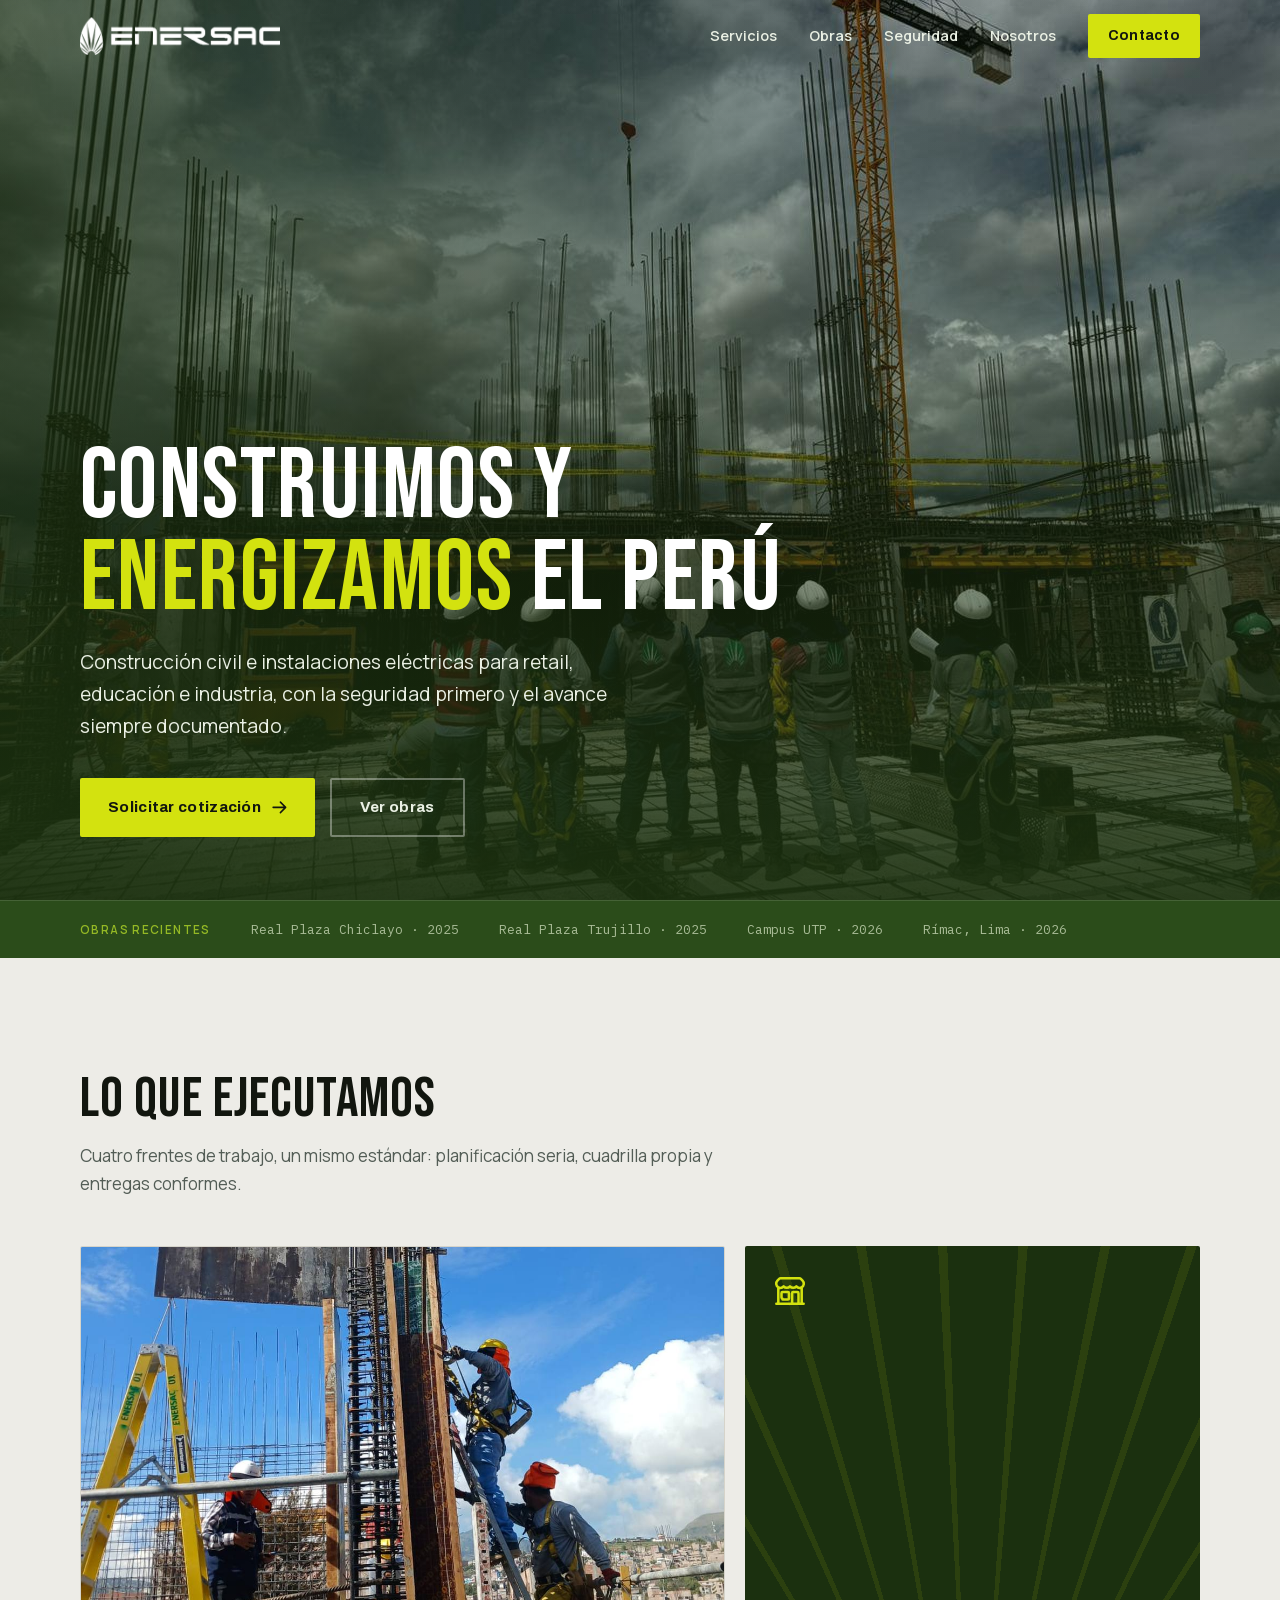
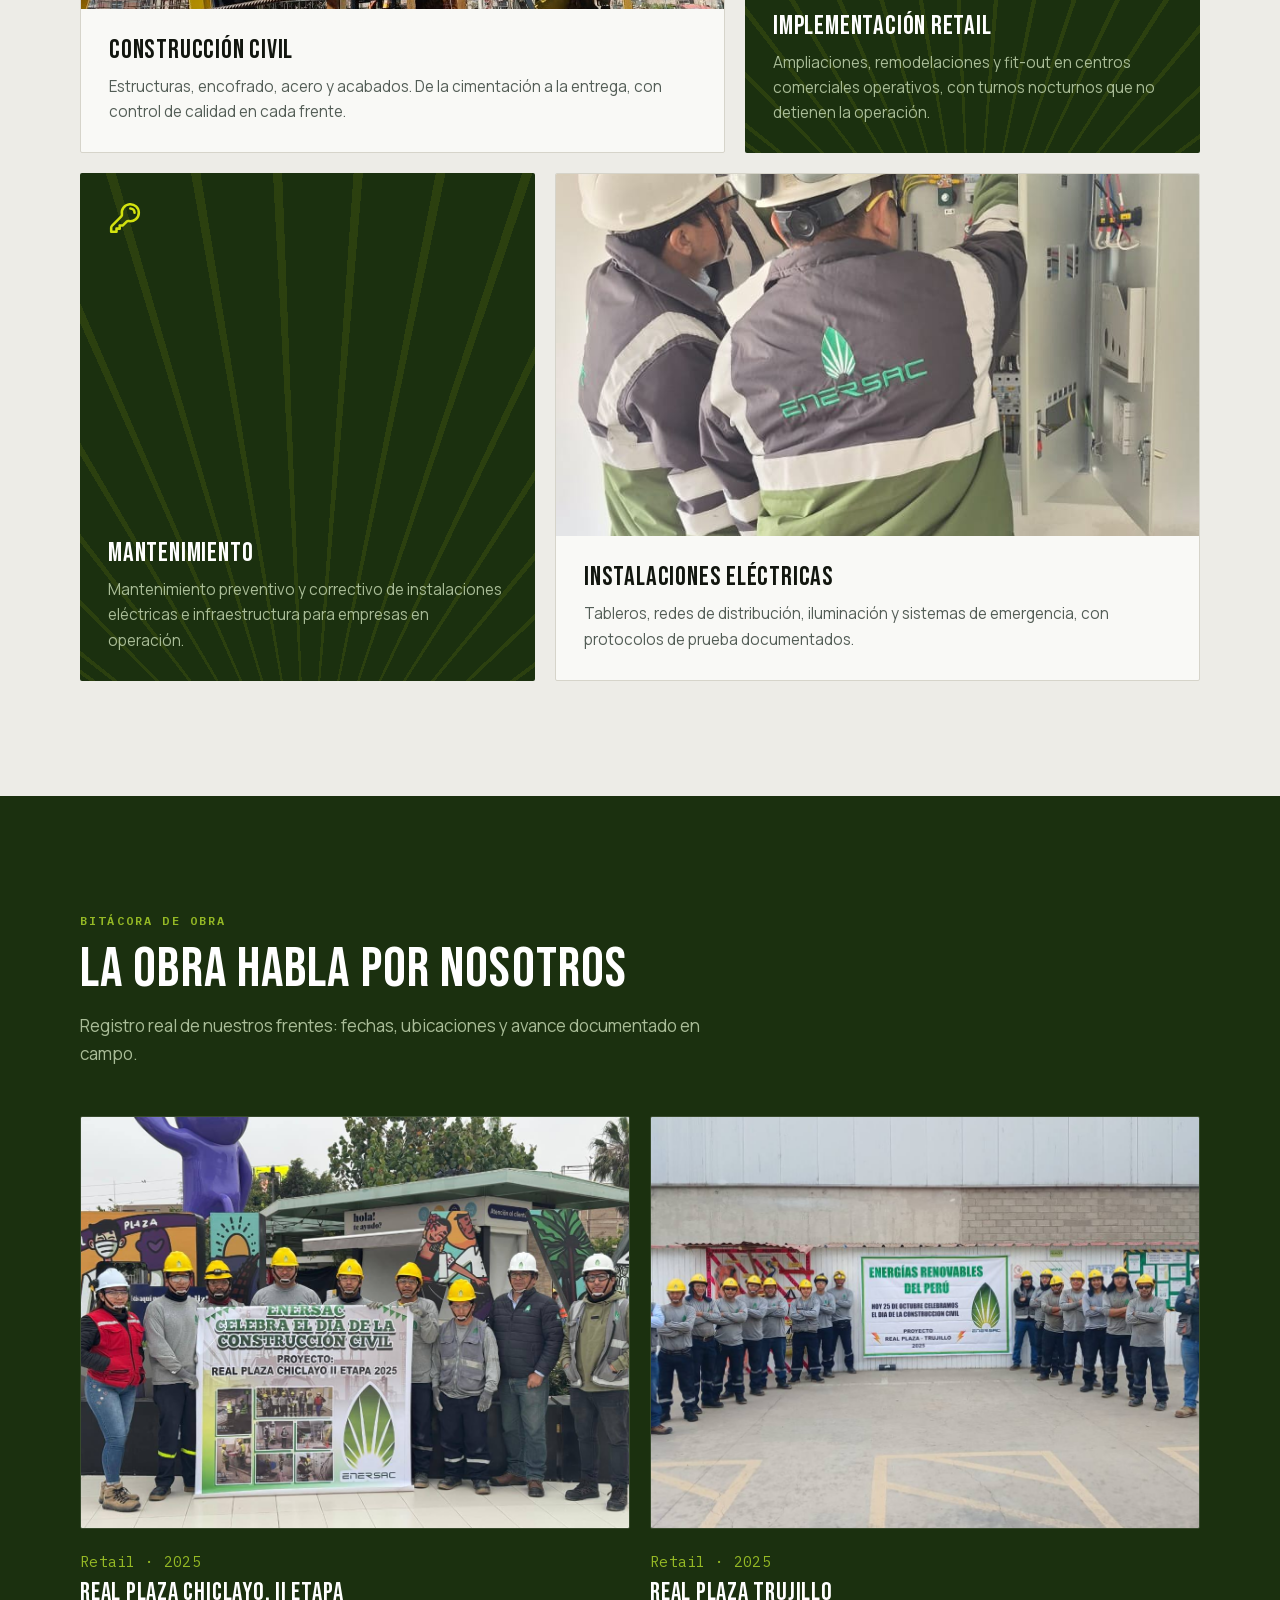
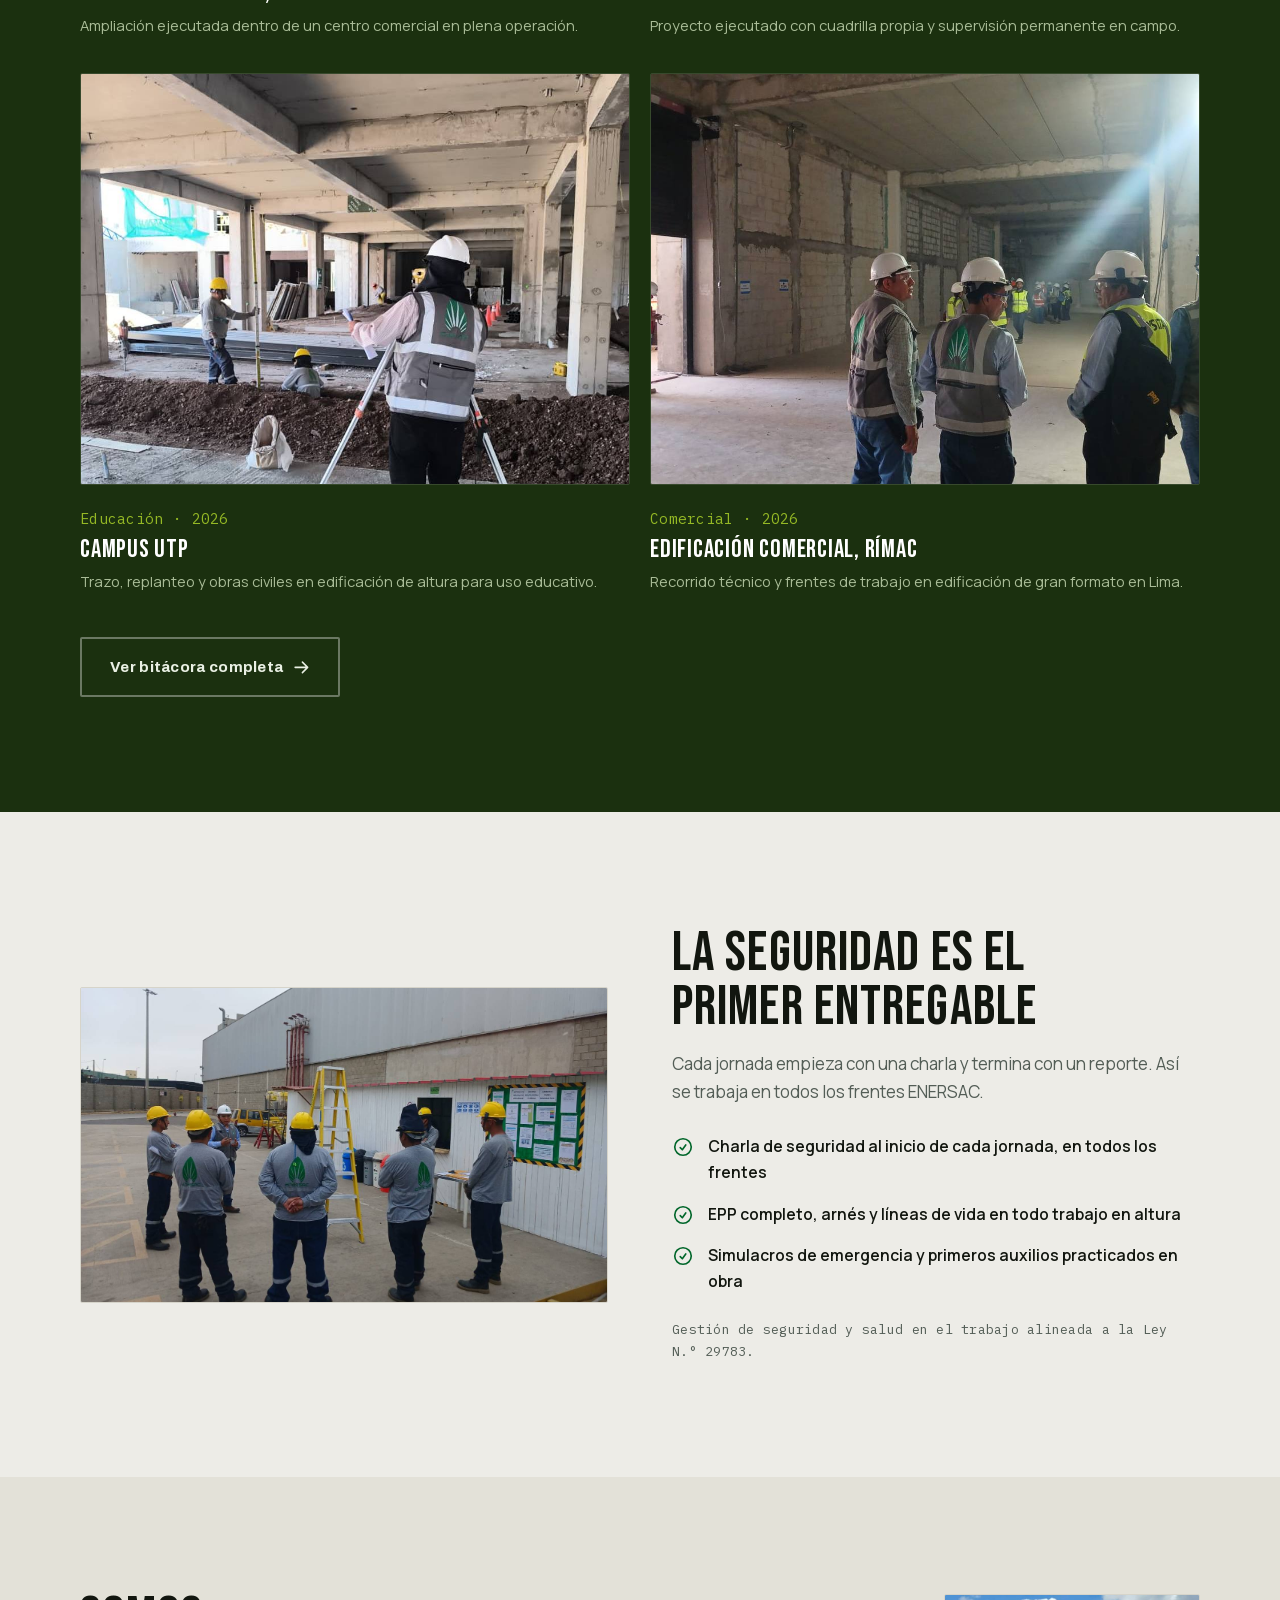
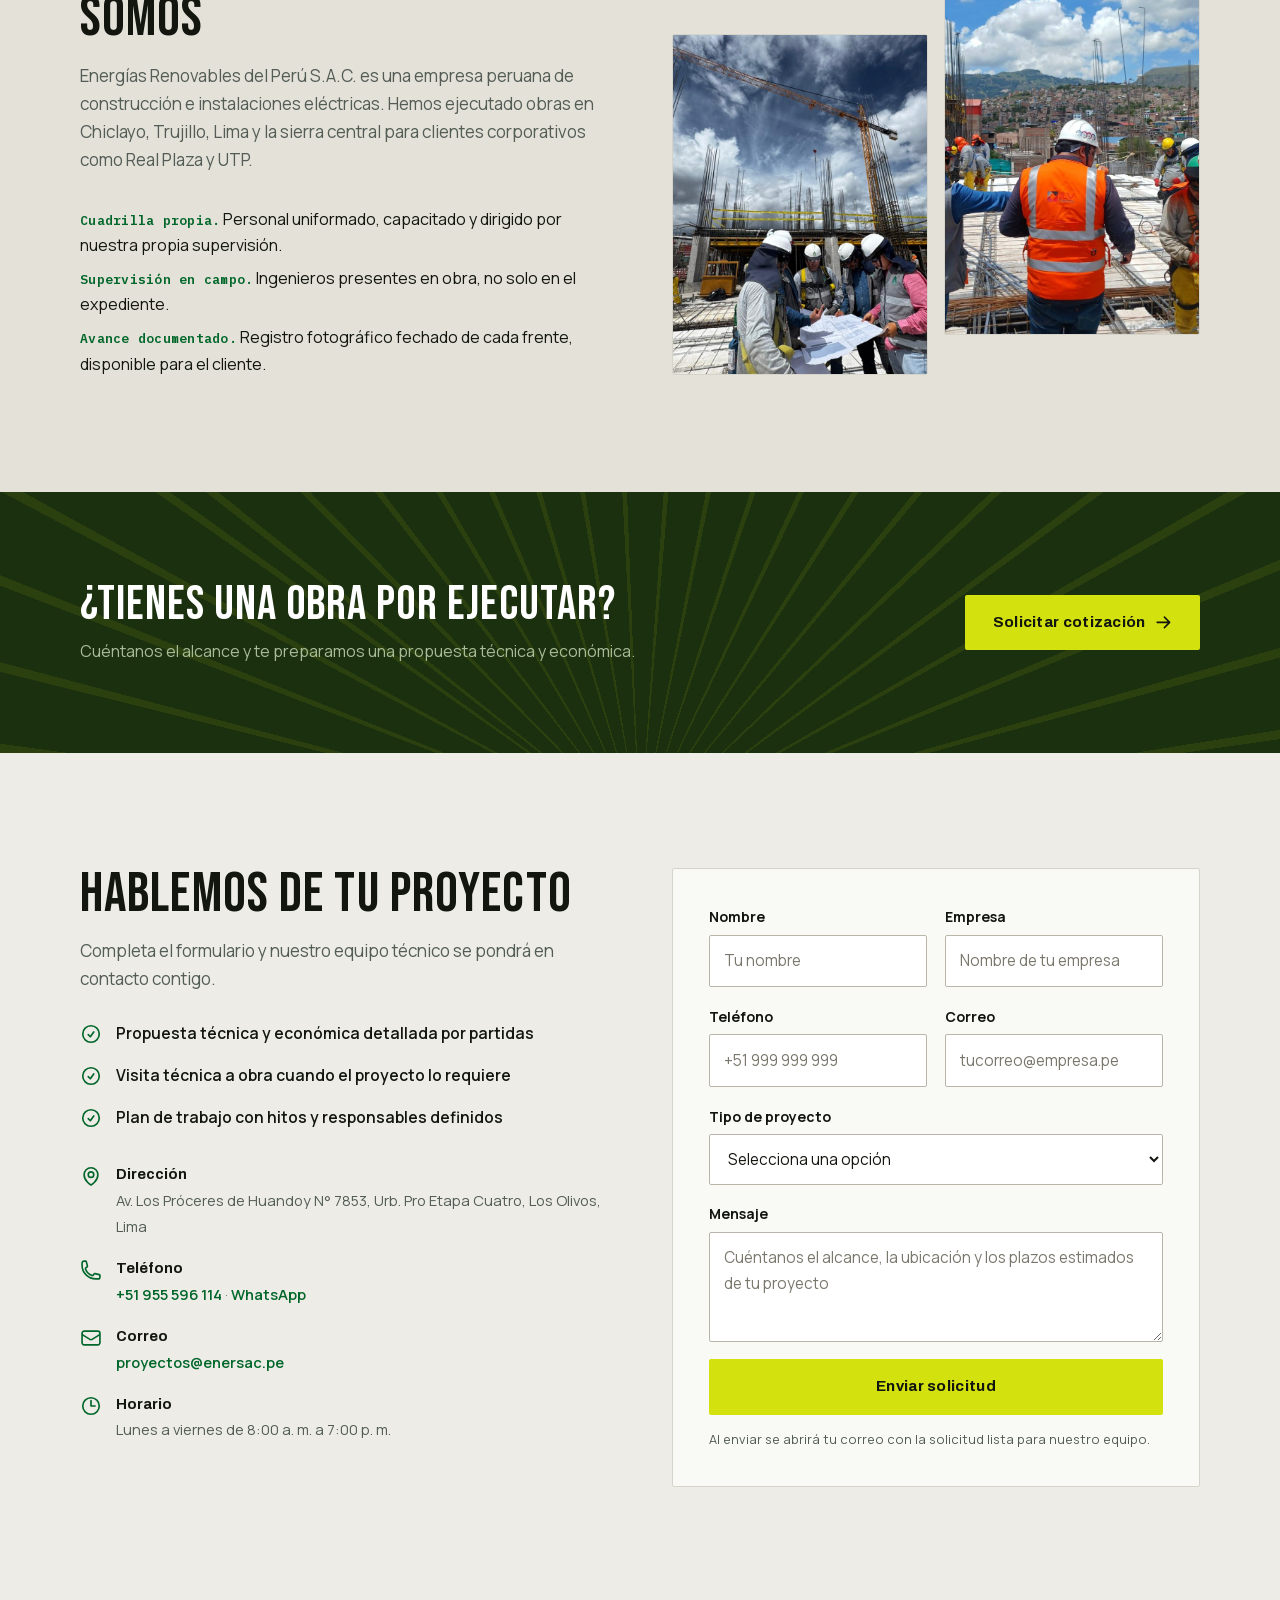
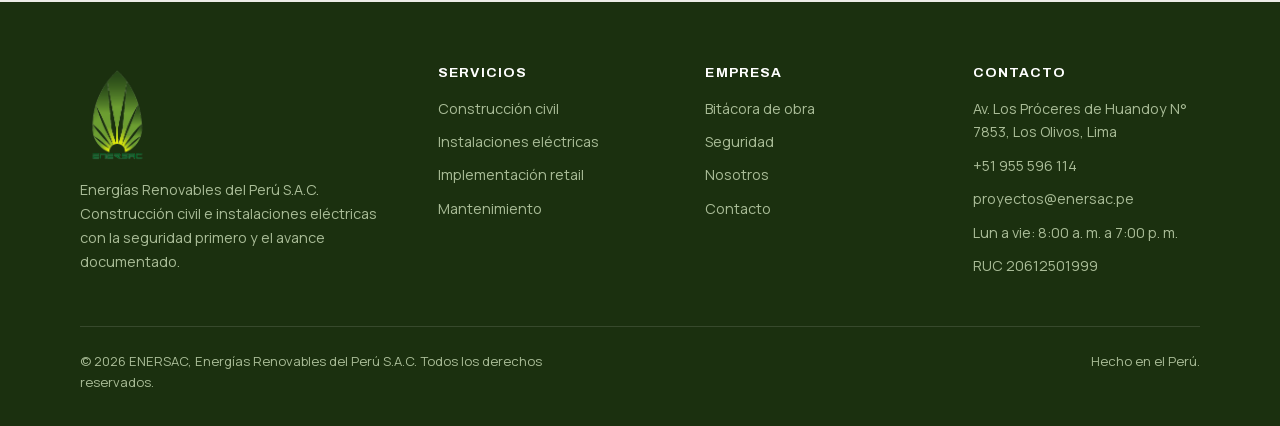
==== commit 8b3a18f7: "Rebrand según Manual de Marca oficial Colores oficiales (#01662A/#D3E20F/#95B925/#2B4C1A), tipografí" ====
--- a/index.html
+++ b/index.html
@@ -6,6 +6,7 @@
   <title>ENERSAC | Construcción civil e instalaciones eléctricas en Perú</title>
   <meta name="description" content="ENERSAC (Energías Renovables del Perú S.A.C.) ejecuta construcción civil e instalaciones eléctricas para retail, educación e industria en todo el Perú. Obras para Real Plaza y UTP. Solicita tu cotización.">
   <link rel="icon" type="image/png" href="favicon.png">
+  <link rel="preload" href="fonts/bebas-neue.woff2" as="font" type="font/woff2" crossorigin>
   <link rel="preload" href="fonts/archivo-var.woff2" as="font" type="font/woff2" crossorigin>
   <link rel="preload" href="fonts/manrope-var.woff2" as="font" type="font/woff2" crossorigin>
   <link rel="stylesheet" href="css/styles.css">
@@ -51,8 +52,7 @@
     <div class="contenedor">
       <div class="nav__fila">
         <a href="#" class="nav__marca" aria-label="ENERSAC, inicio">
-          <img src="favicon.png" alt="" class="nav__isotipo" width="40" height="40">
-          <span class="nav__nombre">ENERSAC<small>Energías Renovables del Perú</small></span>
+          <img src="img/lockup.png" alt="ENERSAC, Energías Renovables del Perú" class="nav__lockup" width="843" height="160">
         </a>
 
         <nav class="nav__links" aria-label="Navegación principal">
@@ -126,7 +126,7 @@
         <div class="servicios__grilla">
           <article class="servicio servicio--foto revelar">
             <figure>
-              <img src="img/servicio-construccion.jpg" width="1050" height="1400" loading="lazy" decoding="async"
+              <img src="img/servicio-construccion.jpg" width="1193" height="1400" loading="lazy" decoding="async"
                    alt="Operarios de ENERSAC con arnés encofrando una columna de concreto armado en altura">
             </figure>
             <div class="servicio__cuerpo">
@@ -173,7 +173,7 @@
         <div class="obras__grilla">
           <article class="obra revelar">
             <figure>
-              <img src="img/obra-chiclayo.jpg" width="1280" height="960" loading="lazy" decoding="async"
+              <img src="img/obra-chiclayo.jpg" width="1280" height="883" loading="lazy" decoding="async"
                    alt="Equipo de ENERSAC celebrando el Día de la Construcción Civil en la obra Real Plaza Chiclayo II Etapa">
             </figure>
             <div class="obra__pie">
@@ -185,7 +185,7 @@
 
           <article class="obra revelar" style="--retraso:.08s">
             <figure>
-              <img src="img/obra-trujillo.jpg" width="1400" height="1050" loading="lazy" decoding="async"
+              <img src="img/obra-trujillo.jpg" width="1400" height="830" loading="lazy" decoding="async"
                    alt="Cuadrilla de ENERSAC en el frente de obra del proyecto Real Plaza Trujillo">
             </figure>
             <div class="obra__pie">
@@ -197,7 +197,7 @@
 
           <article class="obra obra--alta revelar">
             <figure>
-              <img src="img/obra-utp.jpg" width="960" height="1280" loading="lazy" decoding="async"
+              <img src="img/obra-utp.jpg" width="960" height="1018" loading="lazy" decoding="async"
                    alt="Topógrafo de ENERSAC realizando trazo y replanteo en un edificio del campus UTP">
             </figure>
             <div class="obra__pie">
@@ -209,7 +209,7 @@
 
           <article class="obra revelar" style="--retraso:.08s">
             <figure>
-              <img src="img/obra-rimac.jpg" width="1400" height="1050" loading="lazy" decoding="async"
+              <img src="img/obra-rimac.jpg" width="1400" height="808" loading="lazy" decoding="async"
                    alt="Ingenieros de ENERSAC en recorrido técnico dentro de una edificación comercial en Rímac, Lima">
             </figure>
             <div class="obra__pie">
@@ -233,7 +233,7 @@
     <section id="seguridad" class="seccion seguridad">
       <div class="contenedor dividido">
         <div class="dividido__media revelar">
-          <img src="img/sst-charla.jpg" width="1400" height="1050" loading="lazy" decoding="async"
+          <img src="img/sst-charla.jpg" width="1400" height="835" loading="lazy" decoding="async"
                alt="Charla de seguridad de inicio de jornada con el equipo de ENERSAC frente al panel informativo de SST">
         </div>
         <div class="revelar" style="--retraso:.1s">
@@ -267,12 +267,12 @@
                  alt="Ingenieros y supervisores de ENERSAC revisando planos estructurales al pie de la grúa torre">
           </figure>
           <figure>
-            <img src="img/nosotros-sierra.jpg" width="1400" height="1050" loading="lazy" decoding="async"
+            <img src="img/nosotros-sierra.jpg" width="1400" height="903" loading="lazy" decoding="async"
                  alt="Supervisión de ENERSAC en losa de edificio en construcción con la sierra peruana de fondo">
           </figure>
         </div>
         <div class="revelar" style="--retraso:.1s">
-          <h2 class="titulo-seccion">Somos ENERSAC</h2>
+          <h2 class="titulo-seccion">Somos <span class="marca">ENERSAC</span></h2>
           <p class="intro-seccion">
             Energías Renovables del Perú S.A.C. es una empresa peruana de construcción e instalaciones eléctricas.
             Hemos ejecutado obras en Chiclayo, Trujillo, Lima y la sierra central para clientes corporativos como Real Plaza y UTP.
@@ -351,6 +351,15 @@
                 <span><a href="mailto:proyectos@enersac.pe">proyectos@enersac.pe</a></span>
               </div>
             </div>
+            <div class="contacto__dato">
+              <svg fill="none" viewBox="0 0 24 24" stroke-width="1.8" stroke="currentColor" aria-hidden="true">
+                <path stroke-linecap="round" stroke-linejoin="round" d="M12 6v6h4.5m4.5 0a9 9 0 11-18 0 9 9 0 0118 0z"/>
+              </svg>
+              <div>
+                <strong>Horario</strong>
+                <span>Lunes a viernes de 8:00 a. m. a 7:00 p. m.</span>
+              </div>
+            </div>
           </div>
         </div>
 
@@ -429,6 +438,7 @@
             <li>Av. Los Próceres de Huandoy N° 7853, Los Olivos, Lima</li>
             <li><a href="tel:+51955596114">+51 955 596 114</a></li>
             <li><a href="mailto:proyectos@enersac.pe">proyectos@enersac.pe</a></li>
+            <li>Lun a vie: 8:00 a. m. a 7:00 p. m.</li>
             <li>RUC 20612501999</li>
           </ul>
         </div>
--- a/css/styles.css
+++ b/css/styles.css
@@ -41,16 +41,34 @@
   font-style: normal;
   font-display: swap;
 }
+/* Tipografía principal de marca (Manual de Marca, sección 2.5) */
+@font-face {
+  font-family: 'Recepts';
+  src: url('../fonts/recepts.woff2') format('woff2');
+  font-weight: 400;
+  font-style: normal;
+  font-display: swap;
+}
+/* Tipografía de titulares del manual (portadas y secciones) */
+@font-face {
+  font-family: 'Bebas Neue';
+  src: url('../fonts/bebas-neue.woff2') format('woff2');
+  font-weight: 400;
+  font-style: normal;
+  font-display: swap;
+}
 
 /* ---------- Tokens ---------- */
 :root {
-  /* Color — un solo acento (lima), derivado del logo */
-  --verde-selva: #0B1F12;
-  --verde-selva-2: #10291A;
-  --verde-enersac: #157A3C;
-  --lima: #8DC63F;
-  --lima-hover: #9ED455;
-  --lima-press: #7CB332;
+  /* Paleta oficial (Manual de Marca, sección 2.4):
+     #01662A verde principal · #D3E20F amarillo lima · #95B925 verde claro · #2B4C1A verde profundo */
+  --verde-selva: #1B300F;
+  --verde-selva-2: #2B4C1A;
+  --verde-enersac: #01662A;
+  --verde-claro: #95B925;
+  --lima: #D3E20F;
+  --lima-hover: #E3EF3F;
+  --lima-press: #B9C70D;
   --concreto: #EDECE7;
   --concreto-2: #E3E1D8;
   --blanco: #F9F9F6;
@@ -58,10 +76,12 @@
   --piedra: #535D56;
   --linea: #D6D4CA;
   --linea-dark: rgba(255, 255, 255, 0.12);
-  --texto-dark: #E9EFE6;
-  --texto-dark-2: #A9B8A6;
-
-  /* Tipografía */
+  --texto-dark: #EAF0E4;
+  --texto-dark-2: #A9BC97;
+
+  /* Tipografía: Recepts (marca) · Bebas Neue (titulares) · Archivo (UI) · Manrope (texto) · Plex Mono (datos) */
+  --f-marca: 'Recepts', 'Archivo', system-ui, sans-serif;
+  --f-titulos: 'Bebas Neue', 'Archivo', system-ui, sans-serif;
   --f-display: 'Archivo', system-ui, sans-serif;
   --f-body: 'Manrope', system-ui, sans-serif;
   --f-mono: 'IBM Plex Mono', ui-monospace, monospace;
@@ -80,7 +100,7 @@
   /* Motivo de rayos del logo (abanico desde abajo, CSS puro) */
   --rayos: repeating-conic-gradient(
     from -52deg at 50% 130%,
-    rgba(141, 198, 63, 0.10) 0deg 0.8deg,
+    rgba(211, 226, 15, 0.09) 0deg 0.8deg,
     transparent 0.8deg 7deg
   );
 }
@@ -138,11 +158,18 @@
 }
 
 .titulo-seccion {
-  font-size: clamp(1.9rem, 4vw, 2.9rem);
-  font-weight: 800;
-  font-stretch: 110%;
+  font-family: var(--f-titulos);
+  font-size: clamp(2.4rem, 4.6vw, 3.5rem);
+  font-weight: 400;
   text-transform: uppercase;
-  letter-spacing: 0.005em;
+  letter-spacing: 0.02em;
+  line-height: 0.95;
+}
+.marca {
+  font-family: var(--f-marca);
+  font-weight: 400;
+  font-size: 0.86em;
+  letter-spacing: 0.04em;
 }
 .intro-seccion {
   margin-top: 1rem;
@@ -207,31 +234,16 @@
 .nav__marca {
   display: flex;
   align-items: center;
-  gap: 0.65rem;
   text-decoration: none;
 }
-.nav__isotipo { height: 40px; width: auto; }
-.nav__nombre {
-  font-family: var(--f-display);
-  font-weight: 800;
-  font-stretch: 115%;
-  font-size: 1.15rem;
-  letter-spacing: 0.06em;
-  color: var(--verde-enersac);
-}
-.nav__nombre small {
-  display: block;
-  font-family: var(--f-mono);
-  font-weight: 500;
-  font-size: 0.5rem;
-  letter-spacing: 0.14em;
-  color: var(--piedra);
-  text-transform: uppercase;
-}
-.nav--oscura .nav__nombre { color: #fff; }
-.nav--oscura .nav__nombre small { color: var(--texto-dark-2); }
-.nav--solida .nav__nombre { color: var(--verde-enersac); }
-.nav--solida .nav__nombre small { color: var(--piedra); }
+.nav__lockup {
+  height: 38px;
+  width: auto;
+  transition: filter 0.25s ease;
+}
+/* Sobre fondo oscuro se usa la versión monocroma blanca del lockup (Manual, sección 2.4) */
+.nav--oscura .nav__lockup { filter: brightness(0) invert(1); }
+.nav--solida .nav__lockup { filter: none; }
 
 .nav__links {
   display: none;
@@ -311,8 +323,8 @@
   position: absolute;
   inset: 0;
   background:
-    linear-gradient(to top, rgba(11, 31, 18, 0.92) 0%, rgba(11, 31, 18, 0.42) 45%, rgba(11, 31, 18, 0.15) 100%),
-    linear-gradient(100deg, rgba(11, 31, 18, 0.65) 0%, rgba(11, 31, 18, 0.08) 60%);
+    linear-gradient(to top, rgba(27, 48, 15, 0.92) 0%, rgba(27, 48, 15, 0.42) 45%, rgba(27, 48, 15, 0.15) 100%),
+    linear-gradient(100deg, rgba(27, 48, 15, 0.65) 0%, rgba(27, 48, 15, 0.08) 60%);
 }
 .heroe__contenido {
   position: relative;
@@ -322,12 +334,13 @@
 }
 .heroe h1 {
   color: #fff;
-  font-size: clamp(2.35rem, 6.2vw, 4.6rem);
-  font-weight: 900;
-  font-stretch: 118%;
+  font-family: var(--f-titulos);
+  font-size: clamp(3.1rem, 8vw, 6.2rem);
+  font-weight: 400;
   text-transform: uppercase;
-  line-height: 0.98;
-  max-width: 15ch;
+  letter-spacing: 0.015em;
+  line-height: 0.92;
+  max-width: 18ch;
 }
 .heroe h1 .acento { color: var(--lima); }
 .heroe__bajada {
@@ -356,7 +369,7 @@
   gap: 0.75rem 2.5rem;
 }
 .franja__titulo {
-  color: var(--lima);
+  color: var(--verde-claro);
   font-weight: 600;
   text-transform: uppercase;
   letter-spacing: 0.12em;
@@ -402,9 +415,10 @@
 .servicio--foto:hover img { transform: scale(1.04); }
 .servicio__cuerpo { padding: 1.75rem; }
 .servicio__cuerpo h3, .servicio--panel h3 {
-  font-size: 1.3rem;
-  font-weight: 800;
-  font-stretch: 110%;
+  font-family: var(--f-titulos);
+  font-size: 1.65rem;
+  font-weight: 400;
+  letter-spacing: 0.03em;
   text-transform: uppercase;
 }
 .servicio__cuerpo p { margin-top: 0.6rem; color: var(--piedra); font-size: 0.95rem; }
@@ -434,7 +448,7 @@
   font-size: 0.75rem;
   letter-spacing: 0.18em;
   text-transform: uppercase;
-  color: var(--lima);
+  color: var(--verde-claro);
 }
 .obras .titulo-seccion { color: #fff; margin-top: 0.75rem; }
 .obras .intro-seccion { color: var(--texto-dark-2); }
@@ -464,8 +478,8 @@
 .obra:hover img { transform: scale(1.04); }
 .obra--alta img { object-position: center 20%; }
 .obra__pie { padding-top: 1rem; }
-.obra__meta { color: var(--lima); }
-.obra__pie h3 { color: #fff; font-size: 1.25rem; font-weight: 800; margin-top: 0.35rem; }
+.obra__pie .obra__meta { color: var(--verde-claro); }
+.obra__pie h3 { color: #fff; font-family: var(--f-titulos); font-size: 1.6rem; font-weight: 400; letter-spacing: 0.03em; margin-top: 0.35rem; }
 .obra__pie p { color: var(--texto-dark-2); font-size: 0.92rem; margin-top: 0.35rem; }
 
 /* ---------- Seguridad ---------- */
@@ -521,9 +535,10 @@
   gap: 1.75rem;
 }
 .banda h2 {
-  font-size: clamp(1.7rem, 3.6vw, 2.6rem);
-  font-weight: 800;
-  font-stretch: 112%;
+  font-family: var(--f-titulos);
+  font-size: clamp(2.1rem, 3.8vw, 3rem);
+  font-weight: 400;
+  letter-spacing: 0.02em;
   text-transform: uppercase;
 }
 .banda p { margin-top: 0.5rem; color: var(--texto-dark-2); }
@@ -622,9 +637,11 @@
 }
 .cabecera-pagina h1 {
   color: #fff;
-  font-size: clamp(2.1rem, 4.5vw, 3.4rem);
-  font-weight: 900;
-  font-stretch: 115%;
+  font-family: var(--f-titulos);
+  font-size: clamp(2.8rem, 5.2vw, 4.4rem);
+  font-weight: 400;
+  letter-spacing: 0.02em;
+  line-height: 0.95;
   text-transform: uppercase;
   margin-top: 0.75rem;
 }
@@ -668,7 +685,7 @@
 .tarjeta img { width: 100%; height: auto; transition: transform 0.5s ease; }
 .tarjeta:hover img { transform: scale(1.03); }
 .tarjeta figcaption { padding: 0.9rem 1rem 1.1rem; }
-.tarjeta figcaption .mono { color: var(--lima); }
+.tarjeta figcaption .mono { color: var(--verde-claro); }
 .tarjeta figcaption strong {
   display: block;
   font-family: var(--f-display);
@@ -703,7 +720,7 @@
   border-radius: var(--radio);
 }
 .lightbox__pie { margin-top: 1.1rem; text-align: center; max-width: 40rem; }
-.lightbox__pie .mono { color: var(--lima); }
+.lightbox__pie .mono { color: var(--verde-claro); }
 .lightbox__pie strong {
   display: block;
   font-family: var(--f-display);
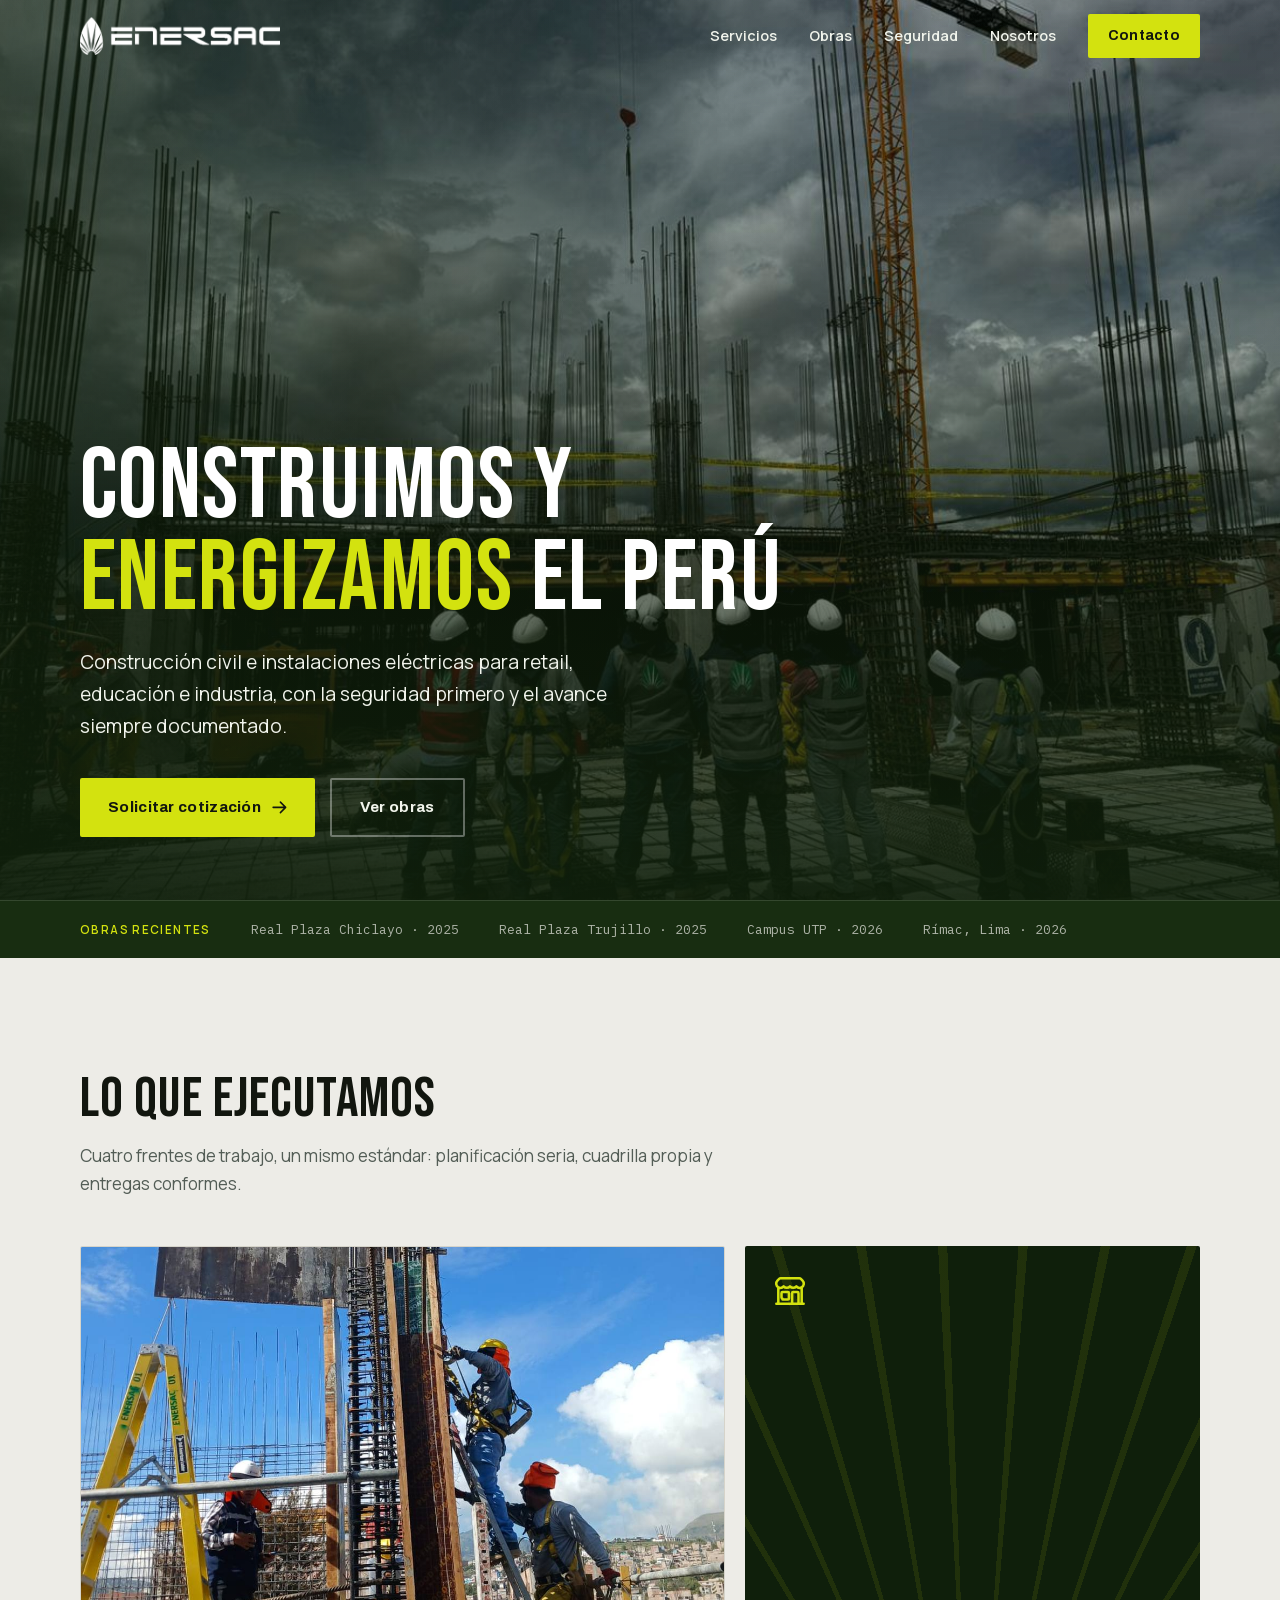
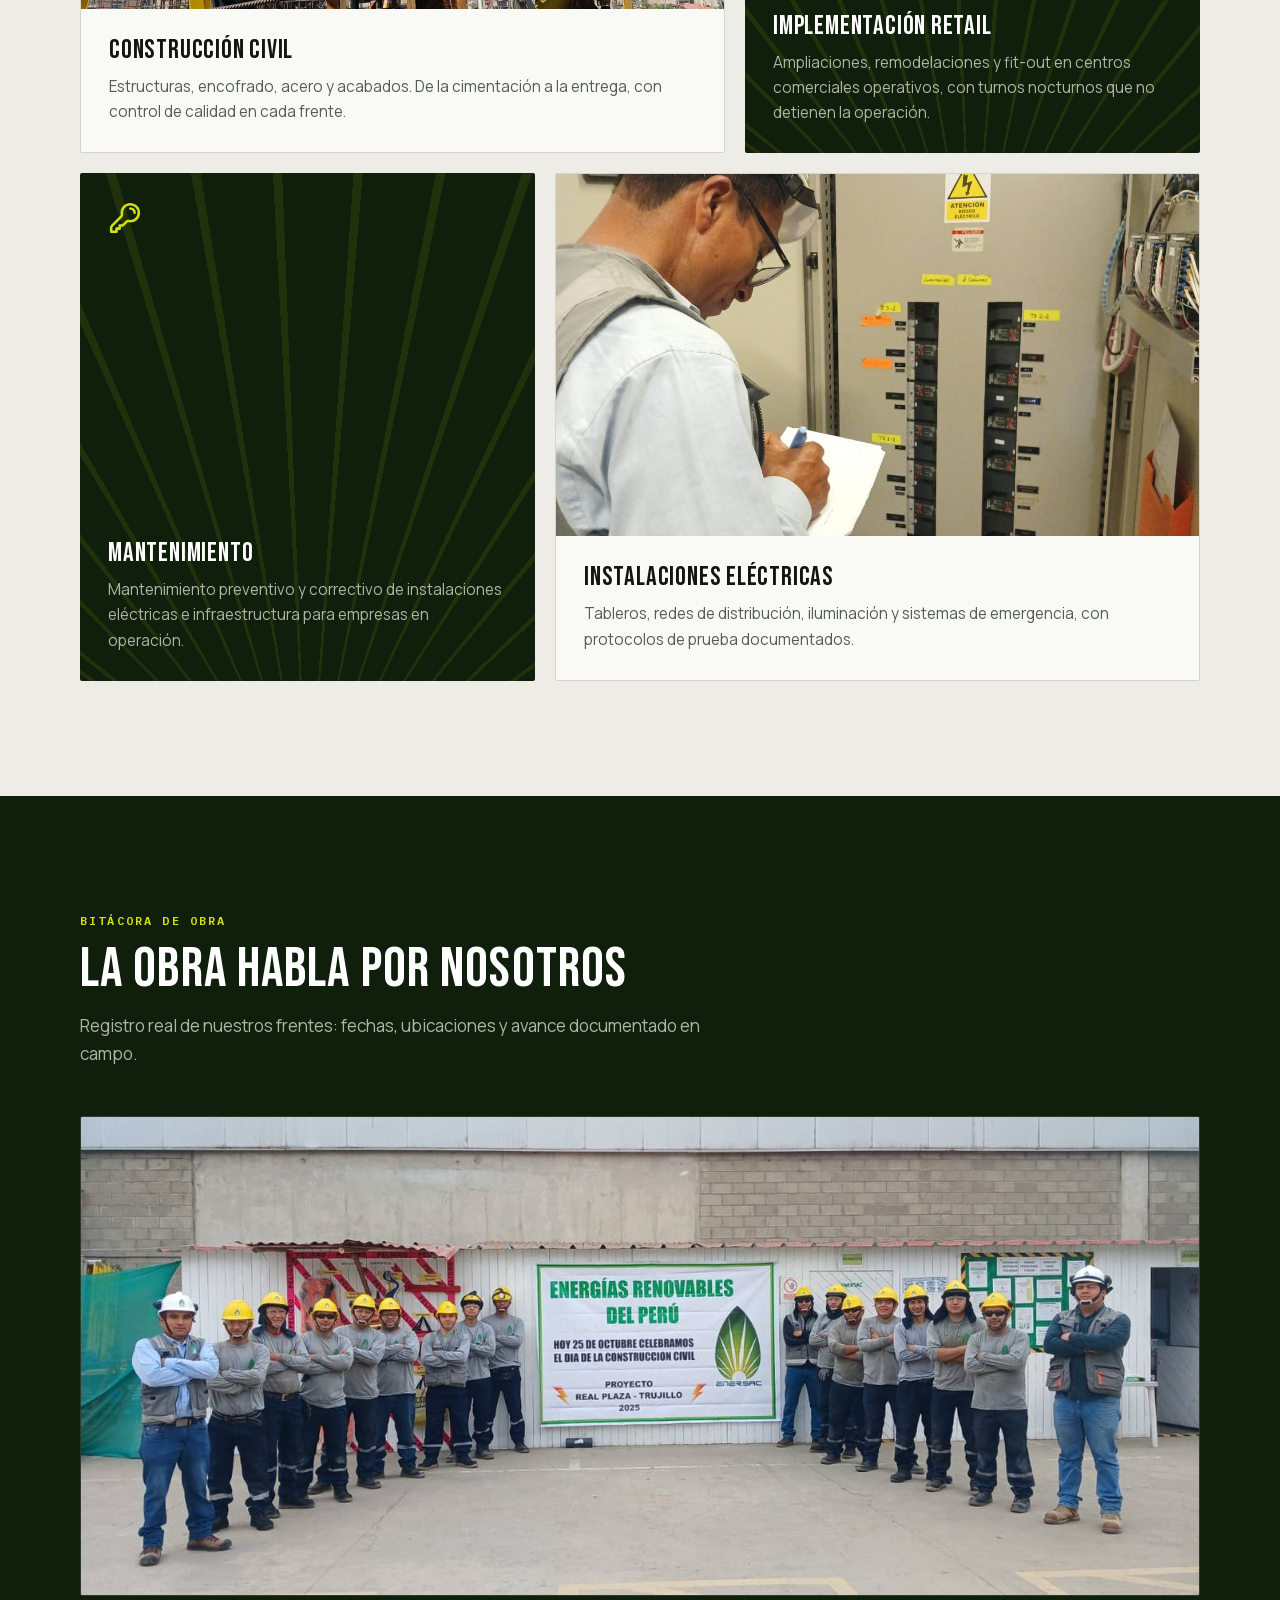
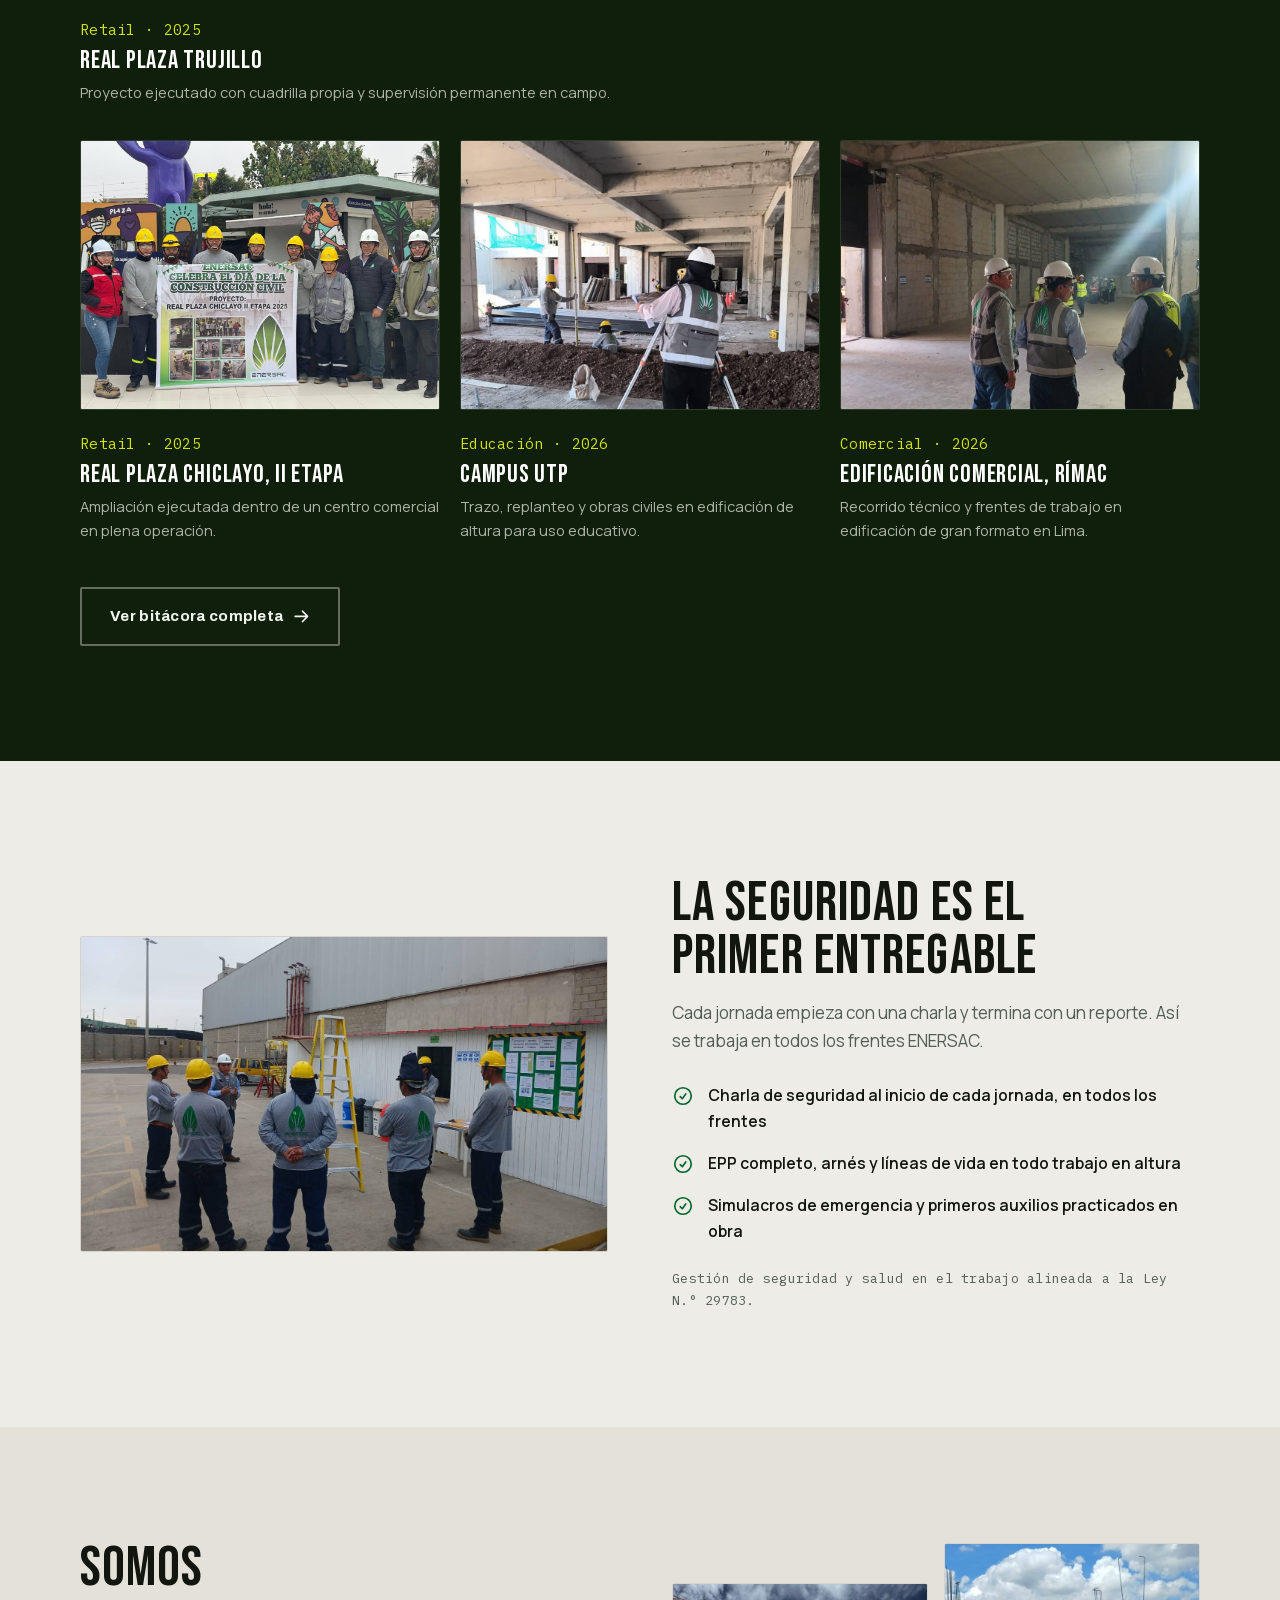
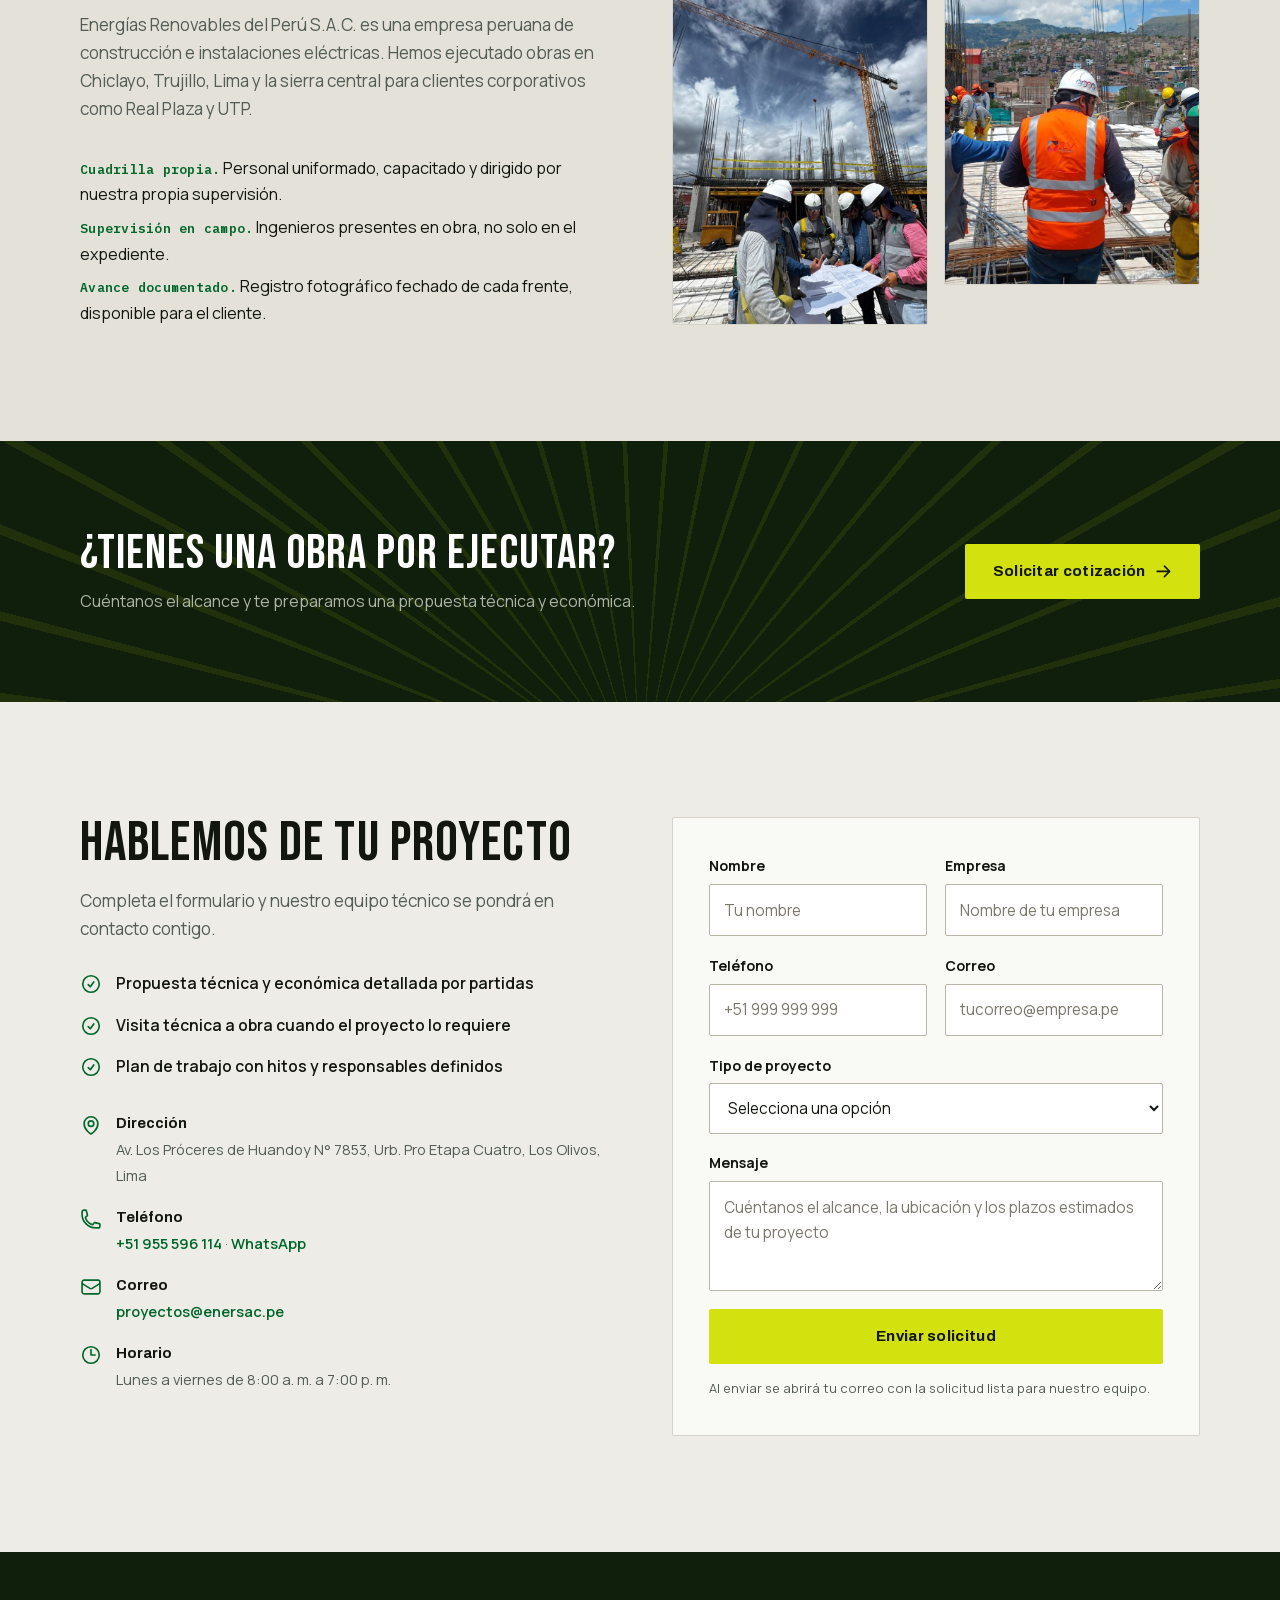
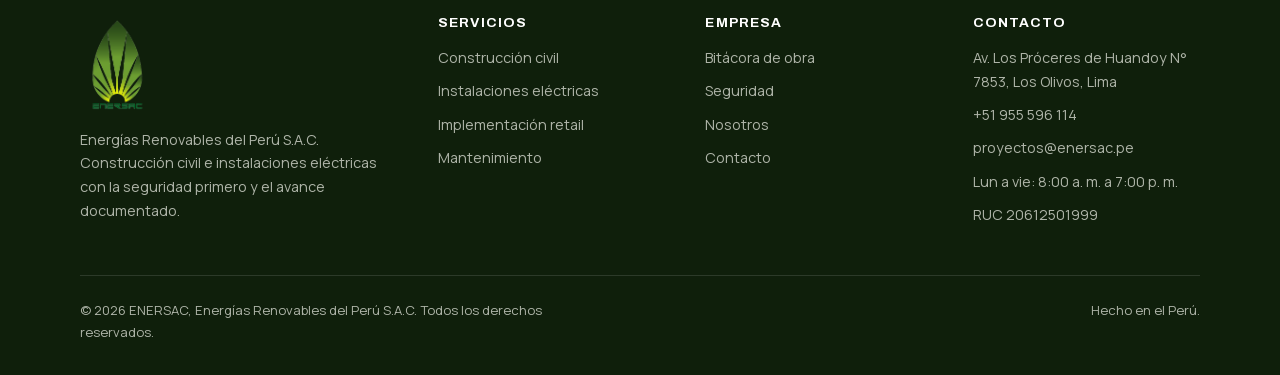
==== commit 882d8b1b: "Auditoría de diseño: acento único lima, verdes profundos y jerarquía de obras Se elimina el verde cl" ====
--- a/index.html
+++ b/index.html
@@ -149,8 +149,8 @@
 
           <article class="servicio servicio--foto revelar" style="--retraso:.08s">
             <figure>
-              <img src="img/servicio-electrico.jpg" width="739" height="1600" loading="lazy" decoding="async" style="object-position: center 35%"
-                   alt="Técnicos electricistas de ENERSAC verificando un tablero de distribución eléctrica">
+              <img src="img/bitacora-tablero-notas.jpg" width="1200" height="1384" loading="lazy" decoding="async" style="object-position: center 30%"
+                   alt="Ingeniero de ENERSAC registrando el protocolo de pruebas de un tablero eléctrico general">
             </figure>
             <div class="servicio__cuerpo">
               <h3>Instalaciones eléctricas</h3>
@@ -171,6 +171,18 @@
         </div>
 
         <div class="obras__grilla">
+          <article class="obra obra--destacada revelar">
+            <figure>
+              <img src="img/obra-trujillo.jpg" width="1400" height="830" loading="lazy" decoding="async"
+                   alt="Cuadrilla de ENERSAC en el frente de obra del proyecto Real Plaza Trujillo">
+            </figure>
+            <div class="obra__pie">
+              <p class="mono obra__meta">Retail · 2025</p>
+              <h3>Real Plaza Trujillo</h3>
+              <p>Proyecto ejecutado con cuadrilla propia y supervisión permanente en campo.</p>
+            </div>
+          </article>
+
           <article class="obra revelar">
             <figure>
               <img src="img/obra-chiclayo.jpg" width="1280" height="883" loading="lazy" decoding="async"
@@ -183,19 +195,7 @@
             </div>
           </article>
 
-          <article class="obra revelar" style="--retraso:.08s">
-            <figure>
-              <img src="img/obra-trujillo.jpg" width="1400" height="830" loading="lazy" decoding="async"
-                   alt="Cuadrilla de ENERSAC en el frente de obra del proyecto Real Plaza Trujillo">
-            </figure>
-            <div class="obra__pie">
-              <p class="mono obra__meta">Retail · 2025</p>
-              <h3>Real Plaza Trujillo</h3>
-              <p>Proyecto ejecutado con cuadrilla propia y supervisión permanente en campo.</p>
-            </div>
-          </article>
-
-          <article class="obra obra--alta revelar">
+          <article class="obra obra--alta revelar" style="--retraso:.08s">
             <figure>
               <img src="img/obra-utp.jpg" width="960" height="1018" loading="lazy" decoding="async"
                    alt="Topógrafo de ENERSAC realizando trazo y replanteo en un edificio del campus UTP">
@@ -207,7 +207,7 @@
             </div>
           </article>
 
-          <article class="obra revelar" style="--retraso:.08s">
+          <article class="obra revelar" style="--retraso:.16s">
             <figure>
               <img src="img/obra-rimac.jpg" width="1400" height="808" loading="lazy" decoding="async"
                    alt="Ingenieros de ENERSAC en recorrido técnico dentro de una edificación comercial en Rímac, Lima">
--- a/css/styles.css
+++ b/css/styles.css
@@ -60,12 +60,12 @@
 
 /* ---------- Tokens ---------- */
 :root {
-  /* Paleta oficial (Manual de Marca, sección 2.4):
-     #01662A verde principal · #D3E20F amarillo lima · #95B925 verde claro · #2B4C1A verde profundo */
-  --verde-selva: #1B300F;
-  --verde-selva-2: #2B4C1A;
+  /* Paleta derivada del Manual de Marca (sección 2.4).
+     Acento único en pantalla: #D3E20F (amarillo lima). El verde #01662A manda en fondos claros.
+     Los oscuros son versiones profundas del verde de marca; el texto sobre oscuro es neutro (sin tinte oliva). */
+  --verde-selva: #0F1F0B;
+  --verde-selva-2: #182D11;
   --verde-enersac: #01662A;
-  --verde-claro: #95B925;
   --lima: #D3E20F;
   --lima-hover: #E3EF3F;
   --lima-press: #B9C70D;
@@ -76,8 +76,8 @@
   --piedra: #535D56;
   --linea: #D6D4CA;
   --linea-dark: rgba(255, 255, 255, 0.12);
-  --texto-dark: #EAF0E4;
-  --texto-dark-2: #A9BC97;
+  --texto-dark: #F1F4EC;
+  --texto-dark-2: #AEB4A8;
 
   /* Tipografía: Recepts (marca) · Bebas Neue (titulares) · Archivo (UI) · Manrope (texto) · Plex Mono (datos) */
   --f-marca: 'Recepts', 'Archivo', system-ui, sans-serif;
@@ -318,13 +318,19 @@
   height: 100%;
   object-fit: cover;
   object-position: center 30%;
+  transform-origin: 50% 35%;
+  animation: kenburns 24s ease-out both;
+}
+@keyframes kenburns {
+  from { transform: scale(1); }
+  to { transform: scale(1.07); }
 }
 .heroe__velo {
   position: absolute;
   inset: 0;
   background:
-    linear-gradient(to top, rgba(27, 48, 15, 0.92) 0%, rgba(27, 48, 15, 0.42) 45%, rgba(27, 48, 15, 0.15) 100%),
-    linear-gradient(100deg, rgba(27, 48, 15, 0.65) 0%, rgba(27, 48, 15, 0.08) 60%);
+    linear-gradient(to top, rgba(15, 31, 11, 0.92) 0%, rgba(15, 31, 11, 0.42) 45%, rgba(15, 31, 11, 0.15) 100%),
+    linear-gradient(100deg, rgba(15, 31, 11, 0.65) 0%, rgba(15, 31, 11, 0.08) 60%);
 }
 .heroe__contenido {
   position: relative;
@@ -369,7 +375,7 @@
   gap: 0.75rem 2.5rem;
 }
 .franja__titulo {
-  color: var(--verde-claro);
+  color: var(--lima);
   font-weight: 600;
   text-transform: uppercase;
   letter-spacing: 0.12em;
@@ -448,7 +454,7 @@
   font-size: 0.75rem;
   letter-spacing: 0.18em;
   text-transform: uppercase;
-  color: var(--verde-claro);
+  color: var(--lima);
 }
 .obras .titulo-seccion { color: #fff; margin-top: 0.75rem; }
 .obras .intro-seccion { color: var(--texto-dark-2); }
@@ -460,6 +466,13 @@
   margin-top: 3rem;
 }
 @media (min-width: 700px) { .obras__grilla { grid-template-columns: 1fr 1fr; } }
+@media (min-width: 1024px) { .obras__grilla { grid-template-columns: repeat(3, 1fr); } }
+
+/* Obra destacada: panorámica a todo el ancho, abre la bitácora con jerarquía */
+.obra--destacada { grid-column: 1 / -1; }
+.obra.obra--destacada figure { aspect-ratio: 21 / 9; }
+.obra.obra--destacada img { object-position: center 42%; }
+@media (max-width: 699px) { .obra.obra--destacada figure { aspect-ratio: 16 / 10; } }
 
 .obra { text-decoration: none; display: block; }
 .obra figure {
@@ -478,7 +491,7 @@
 .obra:hover img { transform: scale(1.04); }
 .obra--alta img { object-position: center 20%; }
 .obra__pie { padding-top: 1rem; }
-.obra__pie .obra__meta { color: var(--verde-claro); }
+.obra__pie .obra__meta { color: var(--lima); }
 .obra__pie h3 { color: #fff; font-family: var(--f-titulos); font-size: 1.6rem; font-weight: 400; letter-spacing: 0.03em; margin-top: 0.35rem; }
 .obra__pie p { color: var(--texto-dark-2); font-size: 0.92rem; margin-top: 0.35rem; }
 
@@ -685,12 +698,13 @@
 .tarjeta img { width: 100%; height: auto; transition: transform 0.5s ease; }
 .tarjeta:hover img { transform: scale(1.03); }
 .tarjeta figcaption { padding: 0.9rem 1rem 1.1rem; }
-.tarjeta figcaption .mono { color: var(--verde-claro); }
+.tarjeta figcaption .mono { color: var(--lima); }
 .tarjeta figcaption strong {
   display: block;
-  font-family: var(--f-display);
-  font-weight: 700;
-  font-size: 0.98rem;
+  font-family: var(--f-titulos);
+  font-weight: 400;
+  font-size: 1.3rem;
+  letter-spacing: 0.03em;
   color: #fff;
   margin-top: 0.3rem;
 }
@@ -710,7 +724,16 @@
   background: rgba(7, 16, 10, 0.96);
   padding: 2rem clamp(1rem, 6vw, 5rem);
 }
-.lightbox.abierto { display: flex; }
+.lightbox.abierto { display: flex; animation: lb-entrada 0.25s ease; }
+@keyframes lb-entrada {
+  from { opacity: 0; }
+  to { opacity: 1; }
+}
+.lightbox.abierto img { animation: lb-foto 0.3s ease; }
+@keyframes lb-foto {
+  from { transform: scale(0.97); opacity: 0; }
+  to { transform: scale(1); opacity: 1; }
+}
 .lightbox img {
   max-width: min(92vw, 1100px);
   max-height: 72vh;
@@ -720,7 +743,7 @@
   border-radius: var(--radio);
 }
 .lightbox__pie { margin-top: 1.1rem; text-align: center; max-width: 40rem; }
-.lightbox__pie .mono { color: var(--verde-claro); }
+.lightbox__pie .mono { color: var(--lima); }
 .lightbox__pie strong {
   display: block;
   font-family: var(--f-display);
@@ -765,4 +788,5 @@
   }
   .revelar { opacity: 1; transform: none; }
   .servicio--foto:hover img, .obra:hover img { transform: none; }
-}
+  .heroe__foto { animation: none; }
+}
